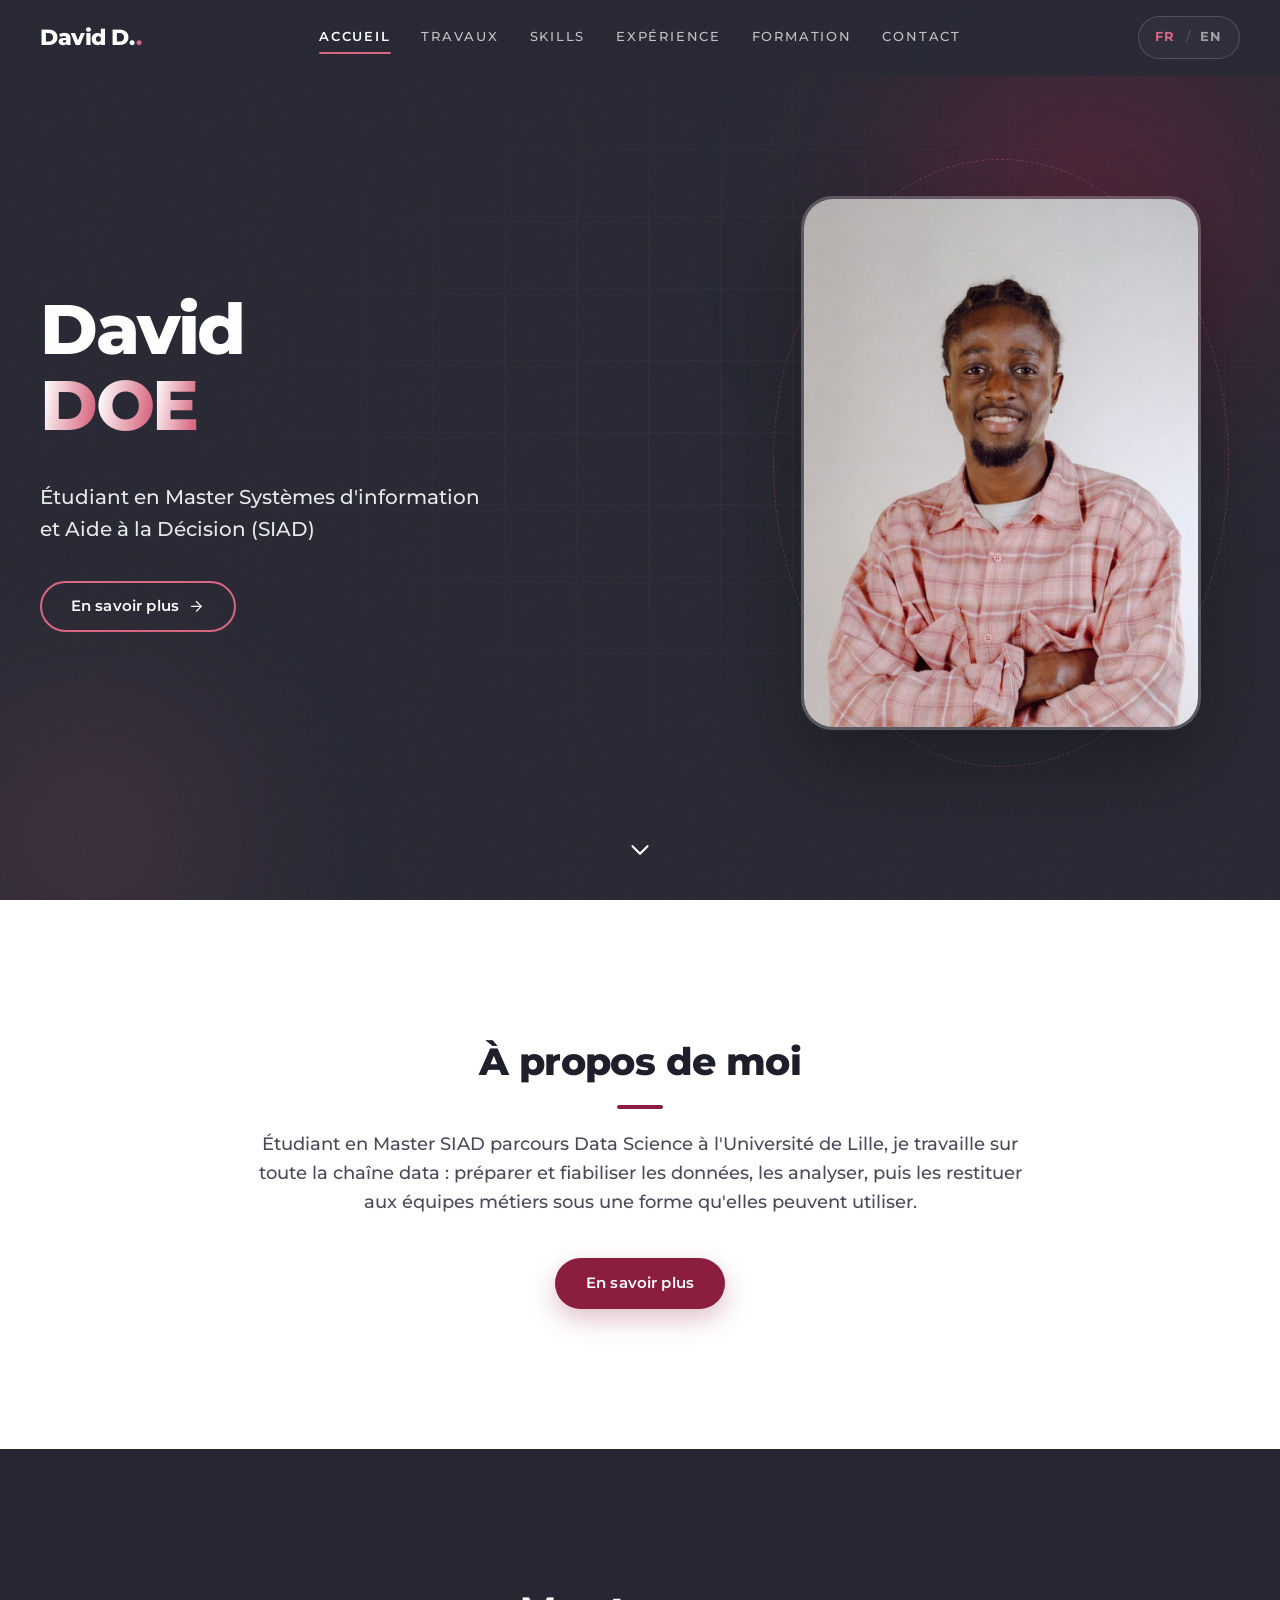
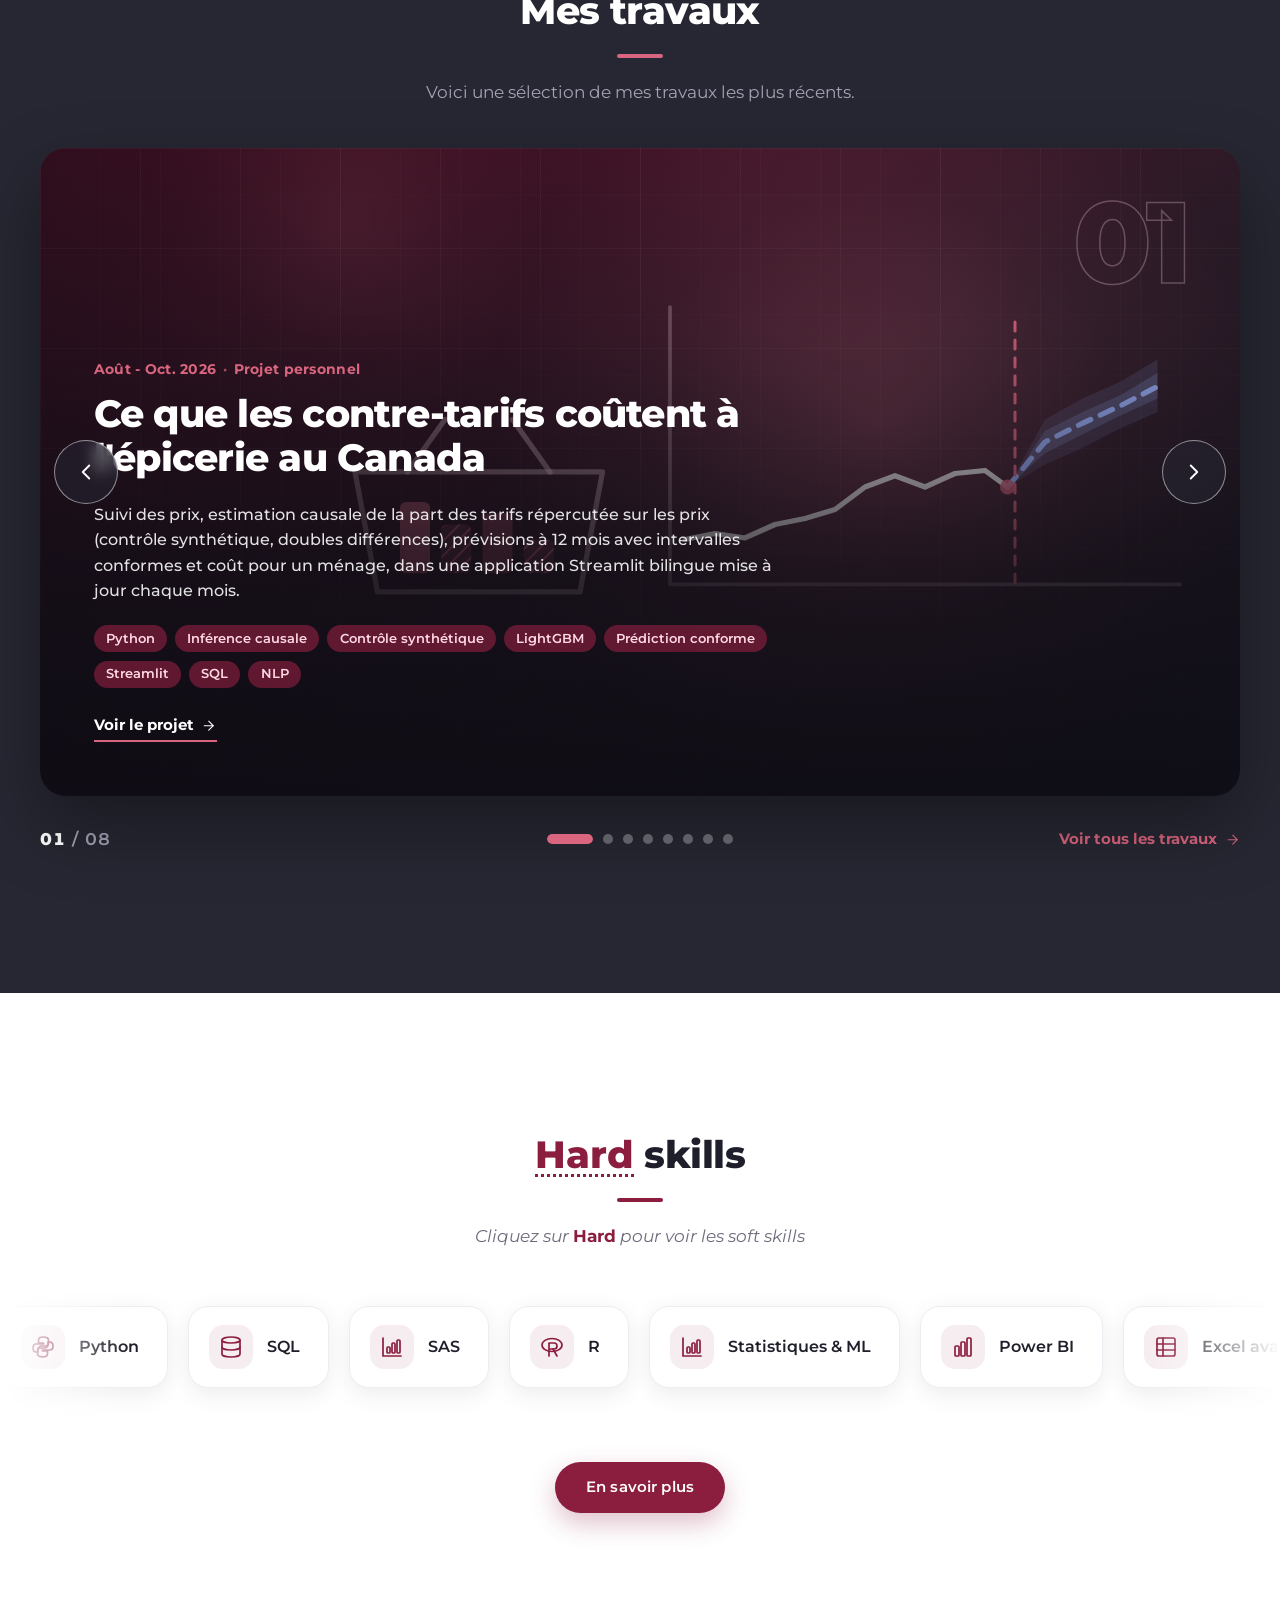
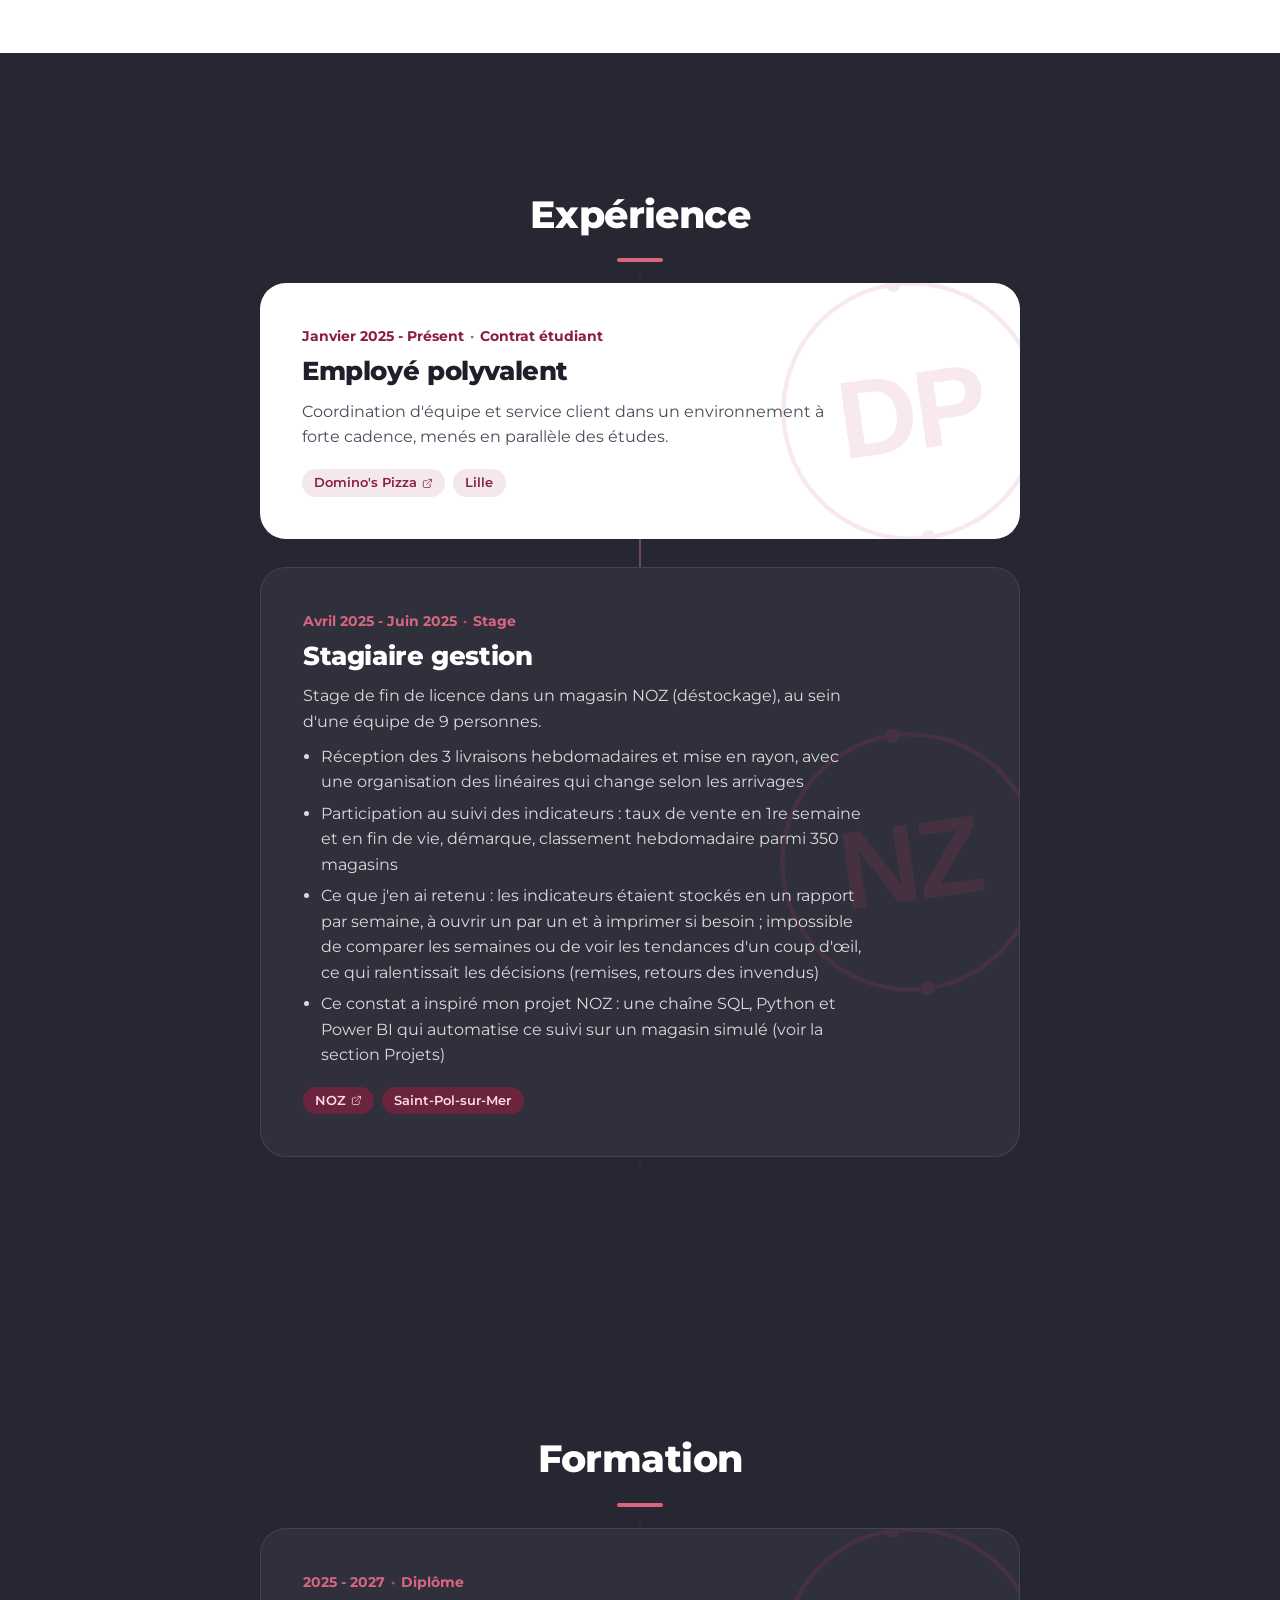
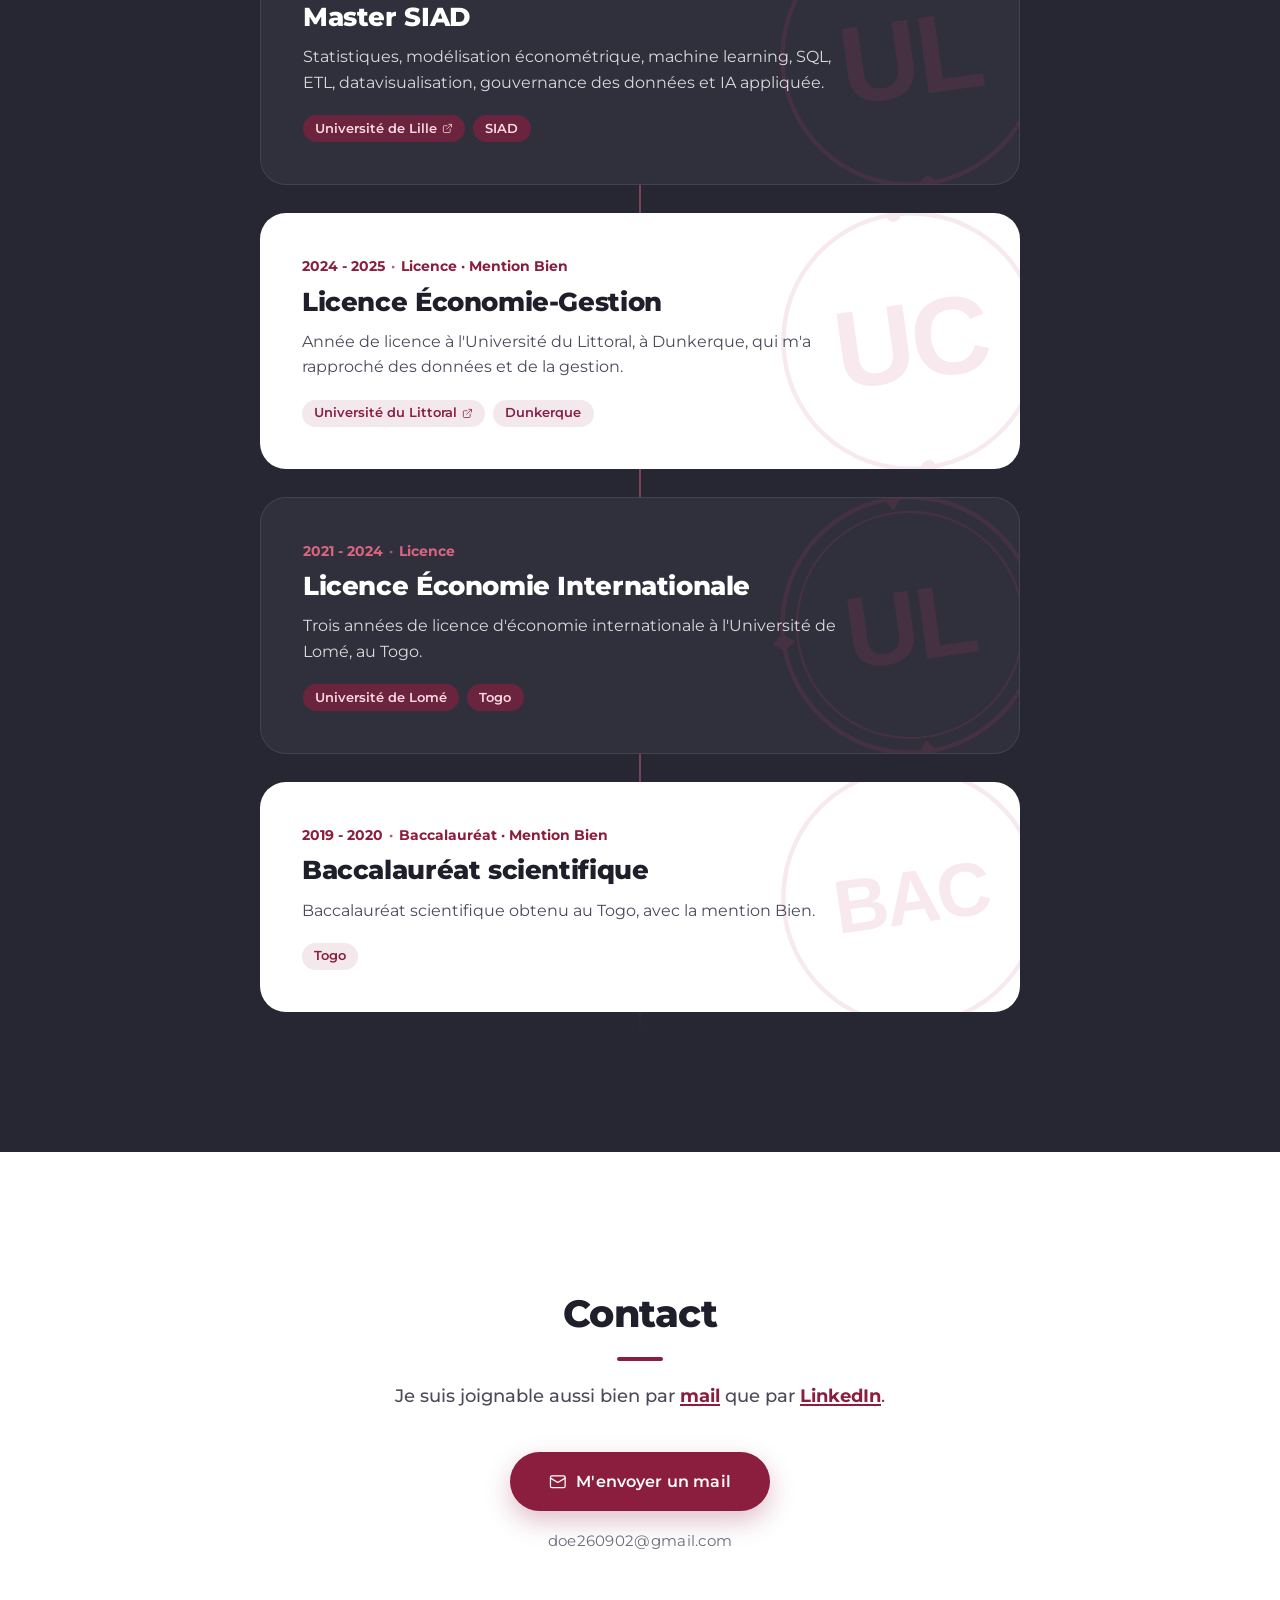
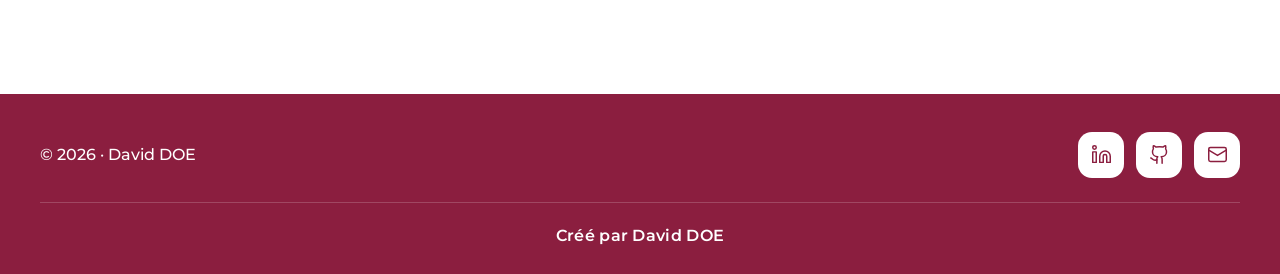
==== index.html @ 343b8aeb "Portfolio de David DOE" ====
<!DOCTYPE html>
<html lang="fr">
<head>
  <meta charset="utf-8">
  <meta name="viewport" content="width=device-width, initial-scale=1">
  <title>David DOE · Portfolio data</title>
  <meta name="description" content="Portfolio de David DOE, étudiant en Master SIAD à l&#39;Université de Lille : data analysis, BI et machine learning.">
  <meta name="theme-color" content="#272733">
  <meta property="og:type" content="website">
  <meta property="og:site_name" content="David DOE · Portfolio">
  <meta property="og:title" content="David DOE · Portfolio data">
  <meta property="og:description" content="Portfolio de David DOE, étudiant en Master SIAD à l&#39;Université de Lille : data analysis, BI et machine learning.">
  <meta property="og:locale" content="fr_FR">
  <meta property="og:url" content="https://david-doe.github.io/">
  <meta name="twitter:card" content="summary">
  <link rel="icon" href="favicon.svg" type="image/svg+xml">
  <link rel="preconnect" href="https://fonts.googleapis.com">
  <link rel="preconnect" href="https://fonts.gstatic.com" crossorigin>
  <link rel="stylesheet" href="https://fonts.googleapis.com/css2?family=Montserrat:ital,wght@0,400;0,500;0,600;0,700;0,800;1,400;1,500&display=swap">
  <link rel="stylesheet" href="css/styles.css?v=4">
</head>
<body data-page="home">
  <a class="skip-link" href="#main">Aller au contenu</a>
  <header id="site-header"></header>
  <main id="main">
    <section id="accueil" class="hero"></section>
    <section id="apropos" class="section section--light"></section>
    <section id="travaux" class="section section--dark section--works"></section>
    <section id="skills" class="section section--light"></section>
    <section id="experience" class="section section--dark"></section>
    <section id="formation" class="section section--dark"></section>
    <section id="contact" class="section section--light"></section>
  </main>
  <footer id="site-footer"></footer>
  <noscript><p style="padding:120px 24px;text-align:center">Ce site a besoin de JavaScript pour s'afficher. / This site needs JavaScript.</p></noscript>

  <!-- Contenu éditable, puis rendu et comportements -->
  <script src="data/content.js?v=4"></script>
  <script src="data/content.en.js?v=4"></script>
  <script src="js/render.js?v=4"></script>
  <script src="js/main.js?v=4"></script>
</body>
</html>
---- css/styles.css ----
/* ==========================================================================
   css/styles.css — portfolio sombre, accent rouge bordeaux
   --------------------------------------------------------------------------
   1. Design tokens        6. Accueil (hero, sections)   11. Page projet
   2. Base                 7. Carrousel des travaux      12. Graphiques
   3. Utilitaires          8. Skills                     13. Animations
   4. Composants           9. Expérience / formation     14. Responsive
   5. Navbar & footer     10. Pages Travaux / Skills     15. Mouvement réduit
   ========================================================================== */

/* 1. Design tokens --------------------------------------------------------- */
:root {
  --bg: #272733;             /* fond sombre principal, navbar, hero */
  --bg-soft: #30303d;        /* cartes sur fond sombre */
  --bg-deep: #1d1d27;        /* profondeur des dégradés */
  --white: #ffffff;
  --ink: #1f1f2b;            /* texte sur sections blanches */
  --muted: #6b6b7b;
  --muted-dark: #a3a3b5;     /* texte secondaire sur fond sombre */
  --line: rgba(255, 255, 255, .09);

  --accent: #8b1e3f;         /* bordeaux : boutons pleins, footer, cartes de compétences */
  --accent-hover: #6f1631;
  --accent-bright: #d9657f;  /* bordeaux éclairci : texte, barre de progression, bordures sur fond sombre */
  --accent-card: #7d1d3c;    /* cartes pleines de la page Compétences */
  --pill-bg: rgba(139, 30, 63, .65);
  --pill-text: #ffd9e2;

  --radius: 16px;
  --radius-lg: 26px;
  --shadow: 0 6px 24px rgba(0, 0, 0, .08);
  --shadow-lift: 0 18px 44px rgba(0, 0, 0, .18);

  --nav-h: 76px;
  --container: 1200px;
  --gutter: clamp(20px, 4vw, 40px);
  --ease: cubic-bezier(.22, .8, .2, 1);
  --font: "Montserrat", system-ui, -apple-system, "Segoe UI", sans-serif;
}

/* 2. Base ------------------------------------------------------------------ */
*, *::before, *::after { box-sizing: border-box; }
[hidden] { display: none !important; }

html {
  scroll-behavior: smooth;
  -webkit-text-size-adjust: 100%;
  background: var(--bg);
}
html.is-locked { overflow: hidden; }

body {
  margin: 0;
  font-family: var(--font);
  font-weight: 400;
  line-height: 1.6;
  color: var(--white);
  background: var(--bg);
  overflow-x: hidden;
  -webkit-font-smoothing: antialiased;
  text-rendering: optimizeLegibility;
}

/* Léger grain sur tout le site, pour la profondeur */
body::after {
  content: "";
  position: fixed;
  inset: 0;
  z-index: 200;
  pointer-events: none;
  opacity: .045;
  background-image: url("data:image/svg+xml,%3Csvg xmlns='http://www.w3.org/2000/svg' width='160' height='160'%3E%3Cfilter id='n'%3E%3CfeTurbulence type='fractalNoise' baseFrequency='.9' numOctaves='2' stitchTiles='stitch'/%3E%3C/filter%3E%3Crect width='100%25' height='100%25' filter='url(%23n)'/%3E%3C/svg%3E");
}

img, svg { display: block; max-width: 100%; }
img { height: auto; }
a { color: inherit; text-decoration: none; }
button { font: inherit; color: inherit; background: none; border: 0; padding: 0; cursor: pointer; }
h1, h2, h3, p, ul, ol, dl, dd, figure { margin: 0; }
ul, ol { padding: 0; }
h1, h2, h3 { line-height: 1.15; font-weight: 800; letter-spacing: -.015em; }
::selection { background: var(--accent-bright); color: var(--white); }

:focus-visible {
  outline: 3px solid var(--accent-bright);
  outline-offset: 3px;
  border-radius: 6px;
}
section[id], h2[id] { scroll-margin-top: calc(var(--nav-h) + 16px); }

main { transition: opacity .2s ease; }
body.is-switching main,
body.is-switching #site-footer { opacity: 0; }

.skip-link {
  position: fixed;
  top: 10px;
  left: 10px;
  z-index: 300;
  padding: .7em 1.2em;
  border-radius: 999px;
  background: var(--accent-bright);
  color: var(--ink);
  font-weight: 700;
  transform: translateY(-150%);
  transition: transform .2s;
}
.skip-link:focus { transform: none; }

/* 3. Utilitaires ----------------------------------------------------------- */
.container {
  width: 100%;
  max-width: calc(var(--container) + var(--gutter) * 2);
  margin-inline: auto;
  padding-inline: var(--gutter);
}
.container--narrow { max-width: calc(820px + var(--gutter) * 2); }
.center { text-align: center; }

.section { position: relative; padding-block: clamp(84px, 11vw, 140px); }
.section--light { background: var(--white); color: var(--ink); }
.section--dark { background: var(--bg); color: var(--white); }

.section-title {
  font-size: clamp(1.9rem, 3.4vw, 2.4rem);
  margin-bottom: .55em;
}
.section-title::after {
  content: "";
  display: block;
  width: 46px;
  height: 4px;
  margin: .55em auto 0;
  border-radius: 4px;
  background: var(--accent);
}
.section--dark .section-title::after,
.section-title--light::after { background: var(--accent-bright); }

.section-sub {
  max-width: 60ch;
  margin: 0 auto 2.6rem;
  color: var(--muted-dark);
  font-size: 1.05rem;
}
.section--light .section-sub { color: var(--muted); }
.section-sub--italic { font-style: italic; }
.section-sub strong { color: var(--accent); font-style: normal; }

.lead {
  max-width: 64ch;
  margin: 0 auto 2.2rem;
  font-size: clamp(1.02rem, 1.4vw, 1.15rem);
  font-weight: 500;
  color: #4a4a5a;
}
.text-link {
  color: var(--accent);
  font-weight: 700;
  background: linear-gradient(currentColor, currentColor) 0 100% / 100% 2px no-repeat;
  transition: background-size .25s var(--ease), color .2s;
}
.text-link:hover { color: var(--accent-hover); background-size: 100% 40%; background-color: transparent; }

.eyebrow {
  margin-bottom: 1.1rem;
  font-size: .74rem;
  font-weight: 700;
  letter-spacing: .2em;
  text-transform: uppercase;
  color: var(--muted-dark);
}

.icon { width: 1.25em; height: 1.25em; flex: none; }

/* 4. Composants ------------------------------------------------------------ */

/* Boutons */
.btn {
  display: inline-flex;
  align-items: center;
  justify-content: center;
  gap: .6em;
  padding: .95em 1.9em;
  border-radius: 999px;
  border: 2px solid transparent;
  font-size: .95rem;
  font-weight: 600;
  letter-spacing: .01em;
  line-height: 1.2;
  transition: background-color .2s, border-color .2s, color .2s, transform .2s var(--ease), box-shadow .2s;
}
.btn .icon { width: 1.1em; height: 1.1em; transition: transform .2s var(--ease); }
.btn:hover .icon:last-child { transform: translateX(3px); }
.btn:hover .icon:first-child:not(:last-child) { transform: translateX(-3px); }
.btn--solid { background: var(--accent); color: var(--white); box-shadow: 0 10px 26px rgba(139, 30, 63, .28); }
.btn--solid:hover { background: var(--accent-hover); transform: translateY(-2px); box-shadow: 0 14px 30px rgba(139, 30, 63, .36); }
.btn--outline { border-color: var(--accent-bright); color: var(--white); }
.btn--outline:hover { background: var(--accent-hover); border-color: var(--accent-hover); transform: translateY(-2px); }
.btn--lg { padding: 1.1em 2.3em; font-size: 1rem; }

/* Pastilles */
.pills { display: flex; flex-wrap: wrap; gap: .5rem; list-style: none; }
.pill {
  display: inline-flex;
  align-items: center;
  gap: .4em;
  padding: .36em .95em;
  border-radius: 999px;
  background: var(--pill-bg);
  color: var(--pill-text);
  font-size: .8rem;
  font-weight: 600;
  line-height: 1.4;
  white-space: nowrap;
}
.pill--link { transition: background-color .2s, color .2s, transform .2s; }
.pill--link:hover { background: var(--accent-bright); color: var(--white); transform: translateY(-1px); }
.pill__ext { width: .85em; height: .85em; }
.pill--outline { background: transparent; border: 1.5px solid rgba(217, 101, 127, .55); color: var(--accent-bright); }

/* Filtres */
.filters { display: flex; flex-wrap: wrap; justify-content: center; gap: .6rem; margin-bottom: 1.4rem; }
.filter {
  padding: .6em 1.3em;
  border-radius: 999px;
  border: 1.5px solid rgba(255, 255, 255, .22);
  color: rgba(255, 255, 255, .86);
  font-size: .88rem;
  font-weight: 600;
  transition: background-color .2s, border-color .2s, color .2s, transform .2s;
}
.filter:hover { border-color: var(--accent-bright); color: var(--white); transform: translateY(-1px); }
.filter[aria-pressed="true"] { background: var(--accent-bright); border-color: var(--accent-bright); color: var(--ink); }

/* Modale */
.modal {
  position: fixed;
  inset: 0;
  z-index: 150;
  display: grid;
  place-items: center;
  padding: 16px;
  opacity: 0;
  transition: opacity .25s ease;
}
.modal.is-open { opacity: 1; }
.modal__overlay {
  position: absolute;
  inset: 0;
  background: rgba(12, 12, 20, .62);
  -webkit-backdrop-filter: blur(10px);
  backdrop-filter: blur(10px);
}
.modal__box {
  position: relative;
  display: flex;
  flex-direction: column;
  width: min(720px, 100%);
  max-height: min(86vh, 860px);
  padding: clamp(28px, 4vw, 44px);
  border-radius: var(--radius-lg);
  background: var(--bg);
  border: 1px solid var(--line);
  box-shadow: 0 40px 90px rgba(0, 0, 0, .5);
  transform: translateY(18px) scale(.97);
  transition: transform .35s var(--ease);
}
.modal.is-open .modal__box { transform: none; }
.modal__x {
  position: absolute;
  top: 16px;
  right: 16px;
  display: grid;
  place-items: center;
  width: 42px;
  height: 42px;
  border-radius: 50%;
  color: var(--muted-dark);
  transition: background-color .2s, color .2s, transform .2s;
}
.modal__x:hover { background: var(--bg-soft); color: var(--white); transform: rotate(90deg); }
.modal__title { font-size: clamp(1.5rem, 3vw, 2rem); margin: 0 48px 1.2rem 0; }
.modal__title::after { content: ""; display: block; width: 40px; height: 4px; margin-top: .6em; border-radius: 4px; background: var(--accent-bright); }
.modal__body { overflow-y: auto; padding-right: 8px; overscroll-behavior: contain; }
.modal__body p { color: rgba(255, 255, 255, .84); margin-bottom: 1.1em; line-height: 1.75; }
.modal__body p:first-child::first-letter { float: left; font-size: 3.3em; line-height: .9; font-weight: 800; margin: .06em .12em 0 0; color: var(--accent-bright); }
.modal__foot { padding-top: 1.4rem; margin-top: .4rem; border-top: 1px solid var(--line); display: flex; justify-content: flex-end; }

/* Barre de défilement discrète */
.modal__body::-webkit-scrollbar, .table-scroll::-webkit-scrollbar { width: 6px; height: 6px; }
.modal__body::-webkit-scrollbar-thumb, .table-scroll::-webkit-scrollbar-thumb { background: rgba(255, 255, 255, .18); border-radius: 6px; }

/* 5. Navbar & footer -------------------------------------------------------- */
#site-header {
  position: fixed;
  inset: 0 0 auto;
  z-index: 100;
  height: var(--nav-h);
  background: rgba(39, 39, 51, .94);
  -webkit-backdrop-filter: blur(14px) saturate(1.2);
  backdrop-filter: blur(14px) saturate(1.2);
  border-bottom: 1px solid transparent;
  transition: border-color .3s, box-shadow .3s;
}
#site-header.is-scrolled { border-bottom-color: var(--line); box-shadow: 0 10px 30px rgba(0, 0, 0, .18); }

.nav {
  height: 100%;
  display: grid;
  grid-template-columns: 1fr auto 1fr;
  align-items: center;
  gap: 24px;
}
.nav__logo { font-size: 1.35rem; font-weight: 800; letter-spacing: -.02em; justify-self: start; }
.nav__logo::after { content: "."; color: var(--accent-bright); margin-left: 1px; }
.nav__links { display: flex; gap: clamp(14px, 2.4vw, 38px); list-style: none; }
.nav__link {
  position: relative;
  display: block;
  padding: .5em 0;
  font-size: .8rem;
  font-weight: 500;
  letter-spacing: .14em;
  text-transform: uppercase;
  color: rgba(255, 255, 255, .72);
  transition: color .2s;
}
.nav__link::after {
  content: "";
  position: absolute;
  left: 0;
  right: 0;
  bottom: 0;
  height: 2px;
  border-radius: 2px;
  background: var(--accent-bright);
  transform: scaleX(0);
  transition: transform .3s var(--ease);
}
.nav__link:hover, .nav__link.is-active { color: var(--white); }
.nav__link.is-active { font-weight: 600; }
.nav__link:hover::after, .nav__link.is-active::after { transform: scaleX(1); }

.nav__end { justify-self: end; display: flex; align-items: center; gap: 12px; }
.lang {
  display: inline-flex;
  align-items: center;
  gap: 2px;
  padding: 4px 8px;
  border-radius: 999px;
  border: 1px solid rgba(255, 255, 255, .16);
  background: rgba(255, 255, 255, .03);
}
.lang__btn {
  min-width: 36px;
  padding: 6px 8px;
  border-radius: 999px;
  font-size: .8rem;
  font-weight: 700;
  letter-spacing: .12em;
  color: rgba(255, 255, 255, .55);
  transition: color .2s, background-color .2s;
}
.lang__btn:hover { color: var(--white); }
.lang__btn.is-active { color: var(--accent-bright); }
.lang__sep { color: rgba(255, 255, 255, .25); font-size: .8rem; }

.nav__burger { display: none; width: 44px; height: 44px; place-items: center; border-radius: 12px; }
.nav__burger .icon { width: 26px; height: 26px; }
.nav__burger .icon--close { display: none; }

.progress { position: absolute; left: 0; right: 0; top: 100%; height: 4px; pointer-events: none; }
.progress__bar {
  display: block;
  height: 100%;
  background: linear-gradient(90deg, var(--accent), var(--accent-bright));
  transform: scaleX(0);
  transform-origin: 0 50%;
  box-shadow: 0 0 12px rgba(217, 101, 127, .6);
}

#site-footer { background: var(--accent); color: var(--white); padding: 38px 0 26px; transition: opacity .2s; }
.footer__top { display: flex; align-items: center; justify-content: space-between; gap: 20px; flex-wrap: wrap; }
.footer__top p { font-weight: 500; }
.footer__socials { display: flex; gap: 12px; }
.social {
  display: grid;
  place-items: center;
  width: 46px;
  height: 46px;
  border-radius: 14px;
  background: var(--white);
  color: var(--accent);
  transition: transform .2s var(--ease), box-shadow .2s, background-color .2s;
}
.social .icon { width: 21px; height: 21px; }
.social:hover { transform: translateY(-3px); box-shadow: 0 10px 22px rgba(0, 0, 0, .2); background: var(--pill-text); }
.social:focus-visible { outline-color: var(--white); }
.footer__credit {
  margin: 24px var(--gutter) 0;
  padding-top: 20px;
  border-top: 1px solid rgba(255, 255, 255, .18);
  text-align: center;
  font-weight: 600;
  letter-spacing: .02em;
}

/* 6. Accueil ---------------------------------------------------------------- */
.hero {
  position: relative;
  min-height: 100vh;
  min-height: 100svh;
  display: flex;
  align-items: center;
  padding: calc(var(--nav-h) + 40px) 0 90px;
  overflow: hidden;
  isolation: isolate;
}
.hero__bg { position: absolute; inset: 0; z-index: -1; pointer-events: none; }
.hero__glow { position: absolute; border-radius: 50%; filter: blur(80px); }
.hero__glow--1 { width: 46vw; height: 46vw; right: -8vw; top: -6vw; background: radial-gradient(circle, rgba(139, 30, 63, .55), transparent 65%); animation: drift 22s ease-in-out infinite alternate; }
.hero__glow--2 { width: 34vw; height: 34vw; left: -10vw; bottom: -12vw; background: radial-gradient(circle, rgba(217, 101, 127, .2), transparent 65%); animation: drift 26s ease-in-out infinite alternate-reverse; }
.hero__lines {
  position: absolute;
  inset: 0;
  background-image: linear-gradient(rgba(255, 255, 255, .035) 1px, transparent 1px), linear-gradient(90deg, rgba(255, 255, 255, .035) 1px, transparent 1px);
  background-size: 72px 72px;
  -webkit-mask-image: radial-gradient(ellipse 70% 60% at 65% 45%, #000 20%, transparent 75%);
  mask-image: radial-gradient(ellipse 70% 60% at 65% 45%, #000 20%, transparent 75%);
}
.hero__inner { display: grid; grid-template-columns: 1.15fr .85fr; align-items: center; gap: clamp(32px, 6vw, 90px); }
.hero__name {
  display: flex;
  flex-direction: column;
  font-size: clamp(2.6rem, 6vw, 4.4rem);
  font-weight: 800;
  line-height: 1.02;
  letter-spacing: -.035em;
  margin-bottom: .5em;
}
.hero__line { display: block; overflow: hidden; padding-bottom: .06em; }
.hero__line--accent .char {
  background: linear-gradient(100deg, var(--white) 10%, var(--accent-bright) 90%);
  -webkit-background-clip: text;
  background-clip: text;
  color: transparent;
}
.char {
  display: inline-block;
  opacity: 0;
  transform: translateY(70%) rotate(6deg);
  animation: rise .9s var(--ease) forwards;
  animation-delay: calc(var(--i) * 55ms + 120ms);
}
.hero__tagline {
  max-width: 34ch;
  margin-bottom: 2.2rem;
  font-size: clamp(1.05rem, 1.6vw, 1.25rem);
  font-weight: 500;
  color: rgba(255, 255, 255, .9);
  opacity: 0;
  animation: fadeUp .9s var(--ease) .65s forwards;
}
.hero__cta { opacity: 0; animation: fadeUp .9s var(--ease) .8s forwards; }

.hero__visual { position: relative; justify-self: center; width: min(400px, 74vw); aspect-ratio: 3 / 4; opacity: 0; animation: fadeIn 1.2s ease .3s forwards; }
.blob {
  position: absolute;
  inset: 0;
  overflow: hidden;
  border: 3px solid rgba(255, 255, 255, .22);
  border-radius: 42% 58% 63% 37% / 41% 44% 56% 59%;
  box-shadow: 0 30px 80px rgba(0, 0, 0, .35), inset 0 0 0 10px rgba(255, 255, 255, .03);
  animation: morph 18s ease-in-out infinite;
}
.blob img { width: 100%; height: 100%; object-fit: cover; object-position: center top; }
/* Photo en portrait : coins arrondis fixes pour garder toute la photo visible */
.hero__visual .blob { border-radius: 32px; animation: none; }
.hero__orbit {
  position: absolute;
  inset: -7%;
  border: 1.5px dashed rgba(217, 101, 127, .35);
  border-radius: 50%;
  animation: spin 40s linear infinite;
}
.hero__orbit::after {
  content: "";
  position: absolute;
  top: 12%;
  left: 12%;
  width: 14px;
  height: 14px;
  border-radius: 50%;
  background: var(--accent-bright);
  box-shadow: 0 0 0 6px rgba(217, 101, 127, .18), 0 0 24px var(--accent-bright);
}
.hero__scroll {
  position: absolute;
  left: 50%;
  bottom: 26px;
  display: grid;
  place-items: center;
  width: 48px;
  height: 48px;
  margin-left: -24px;
  border-radius: 50%;
  color: var(--white);
  animation: bounce 2.4s ease-in-out infinite;
}
.hero__scroll .icon { width: 30px; height: 30px; }
.hero__scroll:hover { color: var(--accent-bright); }

/* À propos, contact */
#apropos .btn, #contact .btn { margin-top: .4rem; }
.contact__email { margin-top: 1.2rem; color: var(--muted); font-size: .92rem; letter-spacing: .02em; }

/* 7. Carrousel des travaux -------------------------------------------------- */
.section--works { overflow: hidden; overflow: clip; }
.carousel { position: relative; outline: none; }
.carousel:focus-visible .carousel__viewport { outline: 3px solid var(--accent-bright); outline-offset: 6px; border-radius: var(--radius-lg); }
.carousel__viewport { touch-action: pan-y; user-select: none; -webkit-user-select: none; }
.carousel.is-dragging .carousel__viewport { cursor: grabbing; }
.carousel__track {
  position: relative;
  display: flex;
  gap: 28px;
  transition: transform .8s var(--ease);
  will-change: transform;
}

.pcard {
  position: relative;
  isolation: isolate;
  display: flex;
  flex-direction: column;
  justify-content: flex-end;
  overflow: hidden;
  border-radius: var(--radius-lg);
  background: var(--bg-soft);
  color: var(--white);
  transition: transform .3s var(--ease), box-shadow .3s;
}
.pcard__media, .pcard__shade, .pcard__grid, .pcard__num { position: absolute; z-index: -1; }
.pcard__media, .pcard__shade, .pcard__grid { inset: 0; }
.pcard__media img { width: 100%; height: 100%; object-fit: cover; pointer-events: none; transform: scale(1.06); transition: transform 1.2s var(--ease); }
.pcard__media--empty { background: linear-gradient(135deg, #5a1029, var(--bg-deep)); }
.pcard__shade {
  background:
    linear-gradient(to top, rgba(14, 12, 20, .94) 0%, rgba(14, 12, 20, .7) 34%, rgba(14, 12, 20, .15) 72%, rgba(14, 12, 20, 0) 100%),
    linear-gradient(to right, rgba(14, 12, 20, .55), rgba(14, 12, 20, 0) 60%);
}
.pcard__grid {
  background-image: linear-gradient(rgba(255, 255, 255, .04) 1px, transparent 1px), linear-gradient(90deg, rgba(255, 255, 255, .04) 1px, transparent 1px);
  background-size: 100px 100px;
  -webkit-mask-image: linear-gradient(to bottom, #000, transparent 85%);
  mask-image: linear-gradient(to bottom, #000, transparent 85%);
}
.pcard__num {
  top: clamp(18px, 3vw, 36px);
  right: clamp(22px, 4vw, 52px);
  font-size: clamp(3.5rem, 9vw, 7.5rem);
  font-weight: 800;
  line-height: 1;
  letter-spacing: -.04em;
  color: transparent;
  -webkit-text-stroke: 1.5px rgba(255, 217, 226, .28);
}
.pcard__body { padding: clamp(24px, 4.2vw, 56px); max-width: 860px; }
.pcard__meta { margin-bottom: .7rem; font-size: .9rem; font-weight: 700; letter-spacing: .02em; color: var(--accent-bright); }
.pcard__meta .sep { opacity: .7; margin: 0 .15em; }
.pcard__title { font-size: clamp(1.5rem, 3vw, 2.5rem); font-weight: 800; letter-spacing: -.02em; margin-bottom: .55em; transition: color .25s; }
.pcard__link::after { content: ""; position: absolute; inset: 0; z-index: 1; border-radius: inherit; }
.pcard:hover .pcard__title, .pcard:focus-within .pcard__title { color: var(--accent-bright); }
.pcard__desc { max-width: 62ch; margin-bottom: 1.3rem; color: rgba(255, 255, 255, .88); font-weight: 500; }
.pcard .pills { margin-bottom: 1.5rem; }
.pcard__cta {
  display: inline-flex;
  align-items: center;
  gap: .5em;
  font-size: .92rem;
  font-weight: 700;
  color: var(--white);
  border-bottom: 2px solid var(--accent-bright);
  padding-bottom: .2em;
}
.pcard__cta .icon { width: 1.05em; height: 1.05em; transition: transform .25s var(--ease); }
.pcard:hover .pcard__cta .icon { transform: translateX(5px); }

/* Diapositive du carrousel */
.pcard--slide {
  flex: 0 0 100%;
  min-height: clamp(500px, 72vh, 660px);
  box-shadow: 0 30px 70px rgba(0, 0, 0, .35);
  transform: scale(.94);
  opacity: .32;
  filter: saturate(.6);
  transition: transform .8s var(--ease), opacity .8s var(--ease), filter .8s;
  cursor: pointer;
}
.pcard--slide.is-active { transform: none; opacity: 1; filter: none; }
.pcard--slide.is-active .pcard__media img { transform: scale(1); transition-duration: 7s; }
.pcard--slide .pcard__body > * { opacity: 0; transform: translateY(18px); transition: opacity .6s var(--ease), transform .6s var(--ease); }
.pcard--slide.is-active .pcard__body > * { opacity: 1; transform: none; }
.pcard--slide.is-active .pcard__body > :nth-child(1) { transition-delay: .25s; }
.pcard--slide.is-active .pcard__body > :nth-child(2) { transition-delay: .33s; }
.pcard--slide.is-active .pcard__body > :nth-child(3) { transition-delay: .41s; }
.pcard--slide.is-active .pcard__body > :nth-child(4) { transition-delay: .49s; }
.pcard--slide.is-active .pcard__body > :nth-child(5) { transition-delay: .57s; }
.pcard--slide:not(.is-active) .pcard__link::after { z-index: 2; }

.carousel__arrow {
  position: absolute;
  top: calc(clamp(500px, 72vh, 660px) / 2);
  z-index: 5;
  display: grid;
  place-items: center;
  width: 64px;
  height: 64px;
  margin-top: -32px;
  border-radius: 50%;
  border: 1.5px solid rgba(255, 255, 255, .5);
  background: rgba(39, 39, 51, .55);
  -webkit-backdrop-filter: blur(8px);
  backdrop-filter: blur(8px);
  color: var(--white);
  transition: background-color .2s, border-color .2s, transform .2s var(--ease);
}
.carousel__arrow .icon { width: 26px; height: 26px; }
.carousel__arrow--prev { left: -32px; }
.carousel__arrow--next { right: -32px; }
.carousel__arrow:hover { background: var(--accent); border-color: var(--accent); transform: scale(1.06); }

.carousel__footer {
  display: grid;
  grid-template-columns: 1fr auto 1fr;
  align-items: center;
  gap: 20px;
  margin-top: 30px;
}
.carousel__count { font-weight: 800; font-size: 1.05rem; letter-spacing: .06em; font-variant-numeric: tabular-nums; }
.carousel__total { color: var(--muted-dark); font-weight: 600; }
.carousel__dots { display: flex; gap: 10px; }
.carousel__dot {
  position: relative;
  width: 10px;
  height: 10px;
  border-radius: 999px;
  background: rgba(255, 255, 255, .28);
  overflow: hidden;
  transition: width .4s var(--ease), background-color .3s;
}
.carousel__dot::before { content: ""; position: absolute; inset: -10px; }
.carousel__dot:hover { background: rgba(255, 255, 255, .5); }
.carousel__dot.is-active { width: 46px; background: rgba(217, 101, 127, .3); }
.carousel__dot span { position: absolute; inset: 0; border-radius: inherit; background: var(--accent-bright); transform: scaleX(0); transform-origin: left; }
.carousel__dot.is-active span { animation: fill 6s linear forwards; }
.carousel.is-paused .carousel__dot span,
.carousel.is-offscreen .carousel__dot span,
.carousel.is-dragging .carousel__dot span { animation-play-state: paused; }
.carousel__all { justify-self: end; display: inline-flex; align-items: center; gap: .5em; font-weight: 700; font-size: .92rem; color: var(--accent-bright); }
.carousel__all .icon { width: 1.05em; height: 1.05em; transition: transform .2s var(--ease); }
.carousel__all:hover .icon { transform: translateX(4px); }

/* 8. Skills ----------------------------------------------------------------- */
.skills__word {
  color: var(--accent);
  text-decoration: underline dotted 3px;
  text-underline-offset: .16em;
  transition: color .2s, text-decoration-color .2s;
}
button.skills__word:hover { color: var(--accent-hover); text-decoration-style: solid; }
.skills__word--static { text-decoration: none; }
#skills .section-title,
#skills .skills__hint,
#skills .skills__views { transition: opacity .24s ease, transform .24s ease; }
#skills.is-fading .section-title,
#skills.is-fading .skills__hint,
#skills.is-fading .skills__views { opacity: 0; transform: translateY(6px); }
#skills[data-view="hard"] .skills__view--soft,
#skills[data-view="soft"] .skills__view--hard { display: none; }
.skills__views { margin-bottom: 3rem; }

.marquee {
  display: flex;
  overflow: hidden;
  padding-block: 14px 26px;
  -webkit-mask-image: linear-gradient(90deg, transparent, #000 10%, #000 90%, transparent);
  mask-image: linear-gradient(90deg, transparent, #000 10%, #000 90%, transparent);
}
.marquee__track {
  display: flex;
  flex: none;
  gap: 20px;
  padding-right: 20px;
  list-style: none;
  animation: marquee 42s linear infinite;
}
.marquee:hover .marquee__track { animation-play-state: paused; }
.mcard {
  display: flex;
  align-items: center;
  gap: 14px;
  padding: 18px 28px 18px 20px;
  border-radius: 20px;
  background: var(--white);
  border: 1px solid #ececf2;
  box-shadow: var(--shadow);
  font-weight: 600;
  white-space: nowrap;
  transition: transform .25s var(--ease), box-shadow .25s;
}
.mcard:hover { transform: translateY(-4px); box-shadow: 0 14px 30px rgba(31, 31, 43, .12); }
.mcard__icon { display: grid; place-items: center; width: 44px; height: 44px; border-radius: 14px; background: rgba(139, 30, 63, .08); color: var(--accent); }
.mcard__icon .icon { width: 24px; height: 24px; }

.soft-grid { display: grid; grid-template-columns: repeat(3, 1fr); gap: 22px; max-width: 980px; margin-inline: auto; list-style: none; }
.scard {
  display: flex;
  align-items: center;
  gap: 16px;
  padding: 24px 26px;
  border-radius: 28px;
  background: var(--white);
  color: var(--ink);
  border: 1px solid #efeff4;
  box-shadow: var(--shadow);
  transition: transform .3s var(--ease), box-shadow .3s, opacity .8s var(--ease);
}
.scard:hover { transform: translateY(-4px); box-shadow: 0 16px 34px rgba(31, 31, 43, .12); }
.scard__icon { display: grid; place-items: center; width: 52px; height: 52px; border-radius: 50%; flex: none; background: rgba(139, 30, 63, .08); color: var(--accent); transition: background-color .25s, color .25s; }
.scard:hover .scard__icon { background: var(--accent); color: var(--white); }
.scard__icon .icon { width: 25px; height: 25px; }
.scard__label { font-weight: 600; }

/* 9. Expérience / formation -------------------------------------------------- */
.timeline { position: relative; max-width: calc(760px + var(--gutter) * 2); display: grid; gap: 28px; }
.timeline::before {
  content: "";
  position: absolute;
  top: -20px;
  bottom: -20px;
  left: 50%;
  width: 2px;
  margin-left: -1px;
  background: linear-gradient(to bottom, transparent, rgba(217, 101, 127, .45) 15%, rgba(217, 101, 127, .45) 85%, transparent);
}
.tcard {
  position: relative;
  isolation: isolate;
  overflow: hidden;
  padding: clamp(28px, 4vw, 42px);
  border-radius: var(--radius-lg);
  transition: transform .3s var(--ease), box-shadow .3s, opacity .8s var(--ease);
}
.tcard::before { content: ""; position: absolute; inset: 0; z-index: -1; opacity: 0; transition: opacity .3s; background: radial-gradient(420px circle at var(--mx, 50%) var(--my, 50%), rgba(217, 101, 127, .14), transparent 60%); }
.tcard:hover { transform: translateY(-4px); box-shadow: var(--shadow-lift); }
.tcard:hover::before { opacity: 1; }
.tcard--light { background: var(--white); color: var(--ink); }
.tcard--dark { background: var(--bg-soft); color: var(--white); border: 1px solid var(--line); }
.tcard__logo { position: absolute; z-index: -1; right: -36px; top: 50%; width: clamp(200px, 30vw, 290px); transform: translateY(-50%) rotate(-8deg); opacity: .11; pointer-events: none; }
.tcard--dark .tcard__logo { opacity: .16; }
.tcard__inner { position: relative; max-width: 560px; }
.tcard__meta { margin-bottom: .55rem; font-size: .88rem; font-weight: 700; color: var(--accent); }
.tcard--dark .tcard__meta { color: var(--accent-bright); }
.tcard__meta .sep { margin: 0 .15em; opacity: .7; }
.tcard__title { font-size: clamp(1.3rem, 2.2vw, 1.6rem); margin-bottom: .5em; }
.tcard__desc { margin-bottom: 1.2rem; color: #4a4a5a; }
.tcard--dark .tcard__desc { color: rgba(255, 255, 255, .82); }
.tcard__list { margin: -0.6rem 0 1.2rem; padding-left: 1.1rem; color: #4a4a5a; display: grid; gap: .35rem; }
.tcard--dark .tcard__list { color: rgba(255, 255, 255, .82); }
.tcard--light .pill { background: rgba(139, 30, 63, .1); color: var(--accent); }
.tcard--light .pill--link:hover { background: var(--accent); color: var(--white); }

/* 10. Pages Travaux / Compétences -------------------------------------------- */
.page-top, #works-page { padding-top: calc(var(--nav-h) + clamp(56px, 8vw, 96px)); }
#works-page { padding-bottom: clamp(80px, 10vw, 120px); min-height: 100vh; }
.page-head { margin-bottom: clamp(36px, 5vw, 56px); }
.page-title { font-size: clamp(2.2rem, 5vw, 3.4rem); margin-bottom: .45em; }
.page-title::after { content: ""; display: block; width: 52px; height: 4px; margin: .45em auto 0; border-radius: 4px; background: var(--accent-bright); }
.works__count { color: var(--muted-dark); font-size: .88rem; font-weight: 600; letter-spacing: .06em; text-transform: uppercase; }
.tech-filter {
  display: inline-flex;
  align-items: center;
  gap: 14px;
  margin: 0 auto 1.2rem;
  padding: 8px 8px 8px 18px;
  border-radius: 999px;
  background: rgba(217, 101, 127, .12);
  border: 1px solid rgba(217, 101, 127, .35);
  font-size: .9rem;
}
.tech-filter:not([hidden]) { display: inline-flex; }
.tech-filter strong { color: var(--accent-bright); }
.tech-filter__clear { display: inline-flex; align-items: center; gap: .4em; padding: .45em 1em; border-radius: 999px; background: var(--bg-soft); font-weight: 600; font-size: .82rem; transition: background-color .2s; }
.tech-filter__clear:hover { background: var(--accent); }
.tech-filter__clear .icon { width: 1em; height: 1em; }

.works-list { display: grid; gap: 30px; transition: opacity .2s ease, transform .2s ease; }
.works-list.is-filtering, .kgrid.is-filtering { opacity: 0; transform: translateY(10px); }
.works__empty { padding: 60px 0; color: var(--muted-dark); font-size: 1.05rem; }
.pcard--list { min-height: 480px; box-shadow: 0 20px 50px rgba(0, 0, 0, .25); }
.pcard--list:hover { transform: translateY(-4px); box-shadow: 0 28px 60px rgba(0, 0, 0, .35); }
.pcard--list:hover .pcard__media img { transform: scale(1.02); }
.pcard--list .pcard__grid { background-image: radial-gradient(520px circle at var(--mx, 70%) var(--my, 30%), rgba(217, 101, 127, .14), transparent 60%), linear-gradient(rgba(255, 255, 255, .04) 1px, transparent 1px), linear-gradient(90deg, rgba(255, 255, 255, .04) 1px, transparent 1px); background-size: auto, 100px 100px, 100px 100px; }
.pcard__stats { display: grid; grid-template-columns: repeat(3, minmax(0, 1fr)); gap: 18px; max-width: 680px; margin-bottom: 1.4rem; padding: 16px 0; border-block: 1px solid rgba(255, 255, 255, .12); }
.pcard__stats dt { font-size: clamp(1.25rem, 2.2vw, 1.6rem); font-weight: 800; color: var(--accent-bright); line-height: 1.15; }
.pcard__stats dd { font-size: .8rem; color: rgba(255, 255, 255, .75); line-height: 1.4; margin-top: .25em; }

.kgrid { display: grid; grid-template-columns: repeat(3, 1fr); gap: 24px; transition: opacity .2s ease, transform .2s ease; }
.kcard {
  position: relative;
  isolation: isolate;
  overflow: hidden;
  display: flex;
  flex-direction: column;
  align-items: flex-start;
  padding: 32px 30px 30px;
  border-radius: var(--radius-lg);
  background: var(--accent-card);
  color: var(--white);
  box-shadow: 0 18px 40px rgba(0, 0, 0, .22);
  transition: transform .3s var(--ease), box-shadow .3s, opacity .8s var(--ease);
}
.kcard::before { content: ""; position: absolute; inset: 0; z-index: -1; background: radial-gradient(380px circle at var(--mx, 80%) var(--my, 0%), rgba(255, 255, 255, .14), transparent 60%); }
.kcard:hover { transform: translateY(-4px); box-shadow: 0 26px 54px rgba(0, 0, 0, .3); }
.kcard__icon { display: grid; place-items: center; width: 58px; height: 58px; margin-bottom: 1.3rem; border-radius: 18px; background: rgba(255, 255, 255, .12); border: 1px solid rgba(255, 255, 255, .18); }
.kcard__icon .icon { width: 28px; height: 28px; }
.kcard__name { font-size: 1.3rem; font-weight: 700; margin-bottom: .5em; }
.kcard__desc { color: rgba(255, 255, 255, .84); font-size: .95rem; margin-bottom: 1.6rem; }
.kcard__btn {
  margin-top: auto;
  display: inline-flex;
  align-items: center;
  gap: .6em;
  padding: .7em 1.1em .7em 1.4em;
  border-radius: 999px;
  background: var(--white);
  color: var(--accent-card);
  font-size: .88rem;
  font-weight: 700;
  transition: transform .2s var(--ease), box-shadow .2s, background-color .2s;
}
.kcard__btn:hover { transform: translateY(-2px); box-shadow: 0 10px 22px rgba(0, 0, 0, .22); background: var(--pill-text); }
.kcard__n { display: grid; place-items: center; min-width: 24px; height: 24px; padding: 0 6px; border-radius: 999px; background: var(--accent-card); color: var(--white); font-size: .75rem; }

/* 11. Page projet ------------------------------------------------------------ */
#project-page { padding-bottom: clamp(70px, 9vw, 110px); min-height: 80vh; }
.phead { padding-top: calc(var(--nav-h) + clamp(40px, 6vw, 72px)); max-width: calc(980px + var(--gutter) * 2); margin-inline: 0 auto; margin-inline: auto; }
.crumbs { display: flex; flex-wrap: wrap; align-items: center; gap: .6em; margin-bottom: 1.6rem; font-size: .85rem; color: var(--muted-dark); }
.crumbs a { font-weight: 600; color: var(--white); transition: color .2s; }
.crumbs a:hover { color: var(--accent-bright); }
.crumbs [aria-current] { overflow: hidden; text-overflow: ellipsis; white-space: nowrap; max-width: 50ch; }
.phead__meta { margin: 1.1rem 0 .7rem; font-weight: 700; color: var(--accent-bright); }
.phead__meta .sep { margin: 0 .15em; opacity: .7; }
.phead__title { font-size: clamp(2rem, 4.6vw, 3.5rem); letter-spacing: -.03em; margin-bottom: .5em; }
.phead__summary { max-width: 62ch; margin-bottom: 1.5rem; font-size: clamp(1.05rem, 1.6vw, 1.22rem); font-weight: 500; color: rgba(255, 255, 255, .86); }
.phead__actions { margin-top: 1.4rem; display: flex; flex-wrap: wrap; gap: 12px; }
.phead__banner { position: relative; isolation: isolate; overflow: hidden; margin-top: clamp(32px, 5vw, 52px); border-radius: var(--radius-lg); aspect-ratio: 16 / 6.5; box-shadow: 0 30px 70px rgba(0, 0, 0, .35); }
.phead__banner img { width: 100%; height: 100%; object-fit: cover; }
.phead__banner .pcard__grid { position: absolute; inset: 0; z-index: 1; }

.psection { margin-top: clamp(44px, 6vw, 64px); }
.facts { display: grid; grid-template-columns: repeat(4, minmax(0, 1fr)); gap: 0; border: 1px solid var(--line); border-radius: var(--radius-lg); overflow: hidden; }
.facts > div { padding: 22px 24px; border-right: 1px solid var(--line); }
.facts > div:last-child { border-right: 0; }
.facts dt { margin-bottom: .45em; font-size: .7rem; font-weight: 700; letter-spacing: .16em; text-transform: uppercase; color: var(--muted-dark); }
.facts dd { font-weight: 600; font-size: .98rem; line-height: 1.45; }

.kpis { display: grid; grid-template-columns: repeat(4, minmax(0, 1fr)); gap: 18px; list-style: none; }
.kpi { position: relative; overflow: hidden; display: flex; flex-direction: column; gap: .5rem; padding: 26px 24px; border-radius: 20px; background: var(--bg-soft); border: 1px solid var(--line); transition: transform .3s var(--ease), border-color .3s, opacity .8s var(--ease); }
.kpi::after { content: ""; position: absolute; left: 24px; right: 24px; top: 0; height: 3px; border-radius: 0 0 3px 3px; background: linear-gradient(90deg, var(--accent), var(--accent-bright)); }
.kpi:hover { transform: translateY(-4px); border-color: rgba(217, 101, 127, .4); }
.kpi__value { font-size: clamp(1.6rem, 3vw, 2.3rem); font-weight: 800; line-height: 1.1; letter-spacing: -.02em; color: var(--accent-bright); }
.kpi__label { font-size: .88rem; color: rgba(255, 255, 255, .78); line-height: 1.45; }

.pbody { display: grid; grid-template-columns: 250px minmax(0, 1fr); gap: clamp(40px, 6vw, 80px); margin-top: clamp(56px, 7vw, 88px); }
.pbody--solo { grid-template-columns: minmax(0, 1fr); }
.pbody__aside { position: relative; }
.toc { position: sticky; top: calc(var(--nav-h) + 32px); }
.toc__title {
  display: flex;
  align-items: center;
  justify-content: space-between;
  margin-bottom: 1rem;
  font-size: .72rem;
  font-weight: 700;
  letter-spacing: .2em;
  text-transform: uppercase;
  color: var(--muted-dark);
  list-style: none;
  pointer-events: none;
}
.toc__title::-webkit-details-marker { display: none; }
.toc__title .icon { display: none; width: 1.3em; height: 1.3em; transition: transform .25s; }
.toc__list { list-style: none; border-left: 1px solid var(--line); counter-reset: toc; }
.toc__list a {
  position: relative;
  display: block;
  padding: .5em 0 .5em 1.1em;
  font-size: .88rem;
  font-weight: 500;
  line-height: 1.4;
  color: var(--muted-dark);
  transition: color .2s;
}
.toc__list a::before { content: ""; position: absolute; left: -1px; top: 0; bottom: 0; width: 2px; background: var(--accent-bright); transform: scaleY(0); transition: transform .25s var(--ease); }
.toc__list a:hover { color: var(--white); }
.toc__list a.is-active { color: var(--white); font-weight: 600; }
.toc__list a.is-active::before { transform: scaleY(1); }

.prose { max-width: 74ch; }
.prose > * + * { margin-top: 1.15em; }
.prose p, .prose li { color: rgba(255, 255, 255, .82); line-height: 1.78; font-size: 1.02rem; }
.prose p { max-width: 70ch; }
.prose__h2 { font-size: clamp(1.45rem, 2.4vw, 1.85rem); margin-top: 2.6em !important; padding-top: .2em; color: var(--white); }
.prose__h2:first-child { margin-top: 0 !important; }
.prose__h2::before { content: ""; display: block; width: 32px; height: 3px; margin-bottom: .7em; border-radius: 3px; background: var(--accent-bright); }
.prose__h3 { font-size: 1.15rem; margin-top: 1.9em !important; color: var(--pill-text); }
.prose ul, .prose ol { padding-left: 1.3em; }
.prose li + li { margin-top: .55em; }
.prose li::marker { color: var(--accent-bright); font-weight: 700; }
.prose ul li::marker { content: "▸  "; }
.prose__fig img { border-radius: 18px; width: 100%; }
.prose__fig figcaption, .chart__caption { margin-top: .8rem; text-align: center; font-style: italic; font-size: .88rem; color: var(--muted-dark); }

.table-wrap { margin-block: 2em !important; }
.table-wrap figcaption { margin-bottom: .8rem; font-size: .88rem; font-style: italic; color: var(--muted-dark); }
.table-scroll { overflow-x: auto; border-radius: 16px; border: 1px solid var(--line); background: var(--bg-soft); }
.table-scroll table { width: 100%; min-width: 480px; border-collapse: collapse; font-size: .92rem; }
.table-scroll thead th { padding: .95em 1.1em; background: var(--accent); color: var(--white); text-align: left; font-weight: 700; font-size: .8rem; letter-spacing: .04em; text-transform: uppercase; white-space: nowrap; }
.table-scroll tbody th, .table-scroll td { padding: .85em 1.1em; text-align: left; vertical-align: top; border-top: 1px solid var(--line); line-height: 1.5; }
.table-scroll tbody th { font-weight: 600; color: var(--white); }
.table-scroll td { color: rgba(255, 255, 255, .82); }
.table-scroll tbody tr:nth-child(even) { background: rgba(255, 255, 255, .03); }
.table-scroll tbody tr:hover { background: rgba(217, 101, 127, .07); }

.callout {
  margin-block: 2em !important;
  padding: 22px 26px;
  border-left: 4px solid var(--accent-bright);
  border-radius: 0 18px 18px 0;
  background: linear-gradient(90deg, rgba(217, 101, 127, .12), rgba(217, 101, 127, .03));
}
.callout__title { margin-bottom: .45em; font-size: .78rem; font-weight: 800; letter-spacing: .14em; text-transform: uppercase; color: var(--accent-bright) !important; }
.callout p:not(.callout__title) { color: rgba(255, 255, 255, .92); font-weight: 500; }

.pfoot { margin-top: clamp(64px, 8vw, 100px); padding-top: 40px; border-top: 1px solid var(--line); display: grid; gap: 28px; justify-items: start; }
.pnav-grid { display: grid; grid-template-columns: 1fr 1fr; gap: 18px; width: 100%; }
.pnav {
  display: flex;
  flex-direction: column;
  gap: .5rem;
  padding: 24px 26px;
  border-radius: 20px;
  background: var(--bg-soft);
  border: 1px solid var(--line);
  transition: transform .3s var(--ease), border-color .3s, box-shadow .3s;
}
.pnav:hover { transform: translateY(-4px); border-color: rgba(217, 101, 127, .5); box-shadow: var(--shadow-lift); }
.pnav--next { text-align: right; align-items: flex-end; }
.pnav__label { display: inline-flex; align-items: center; gap: .5em; font-size: .72rem; font-weight: 700; letter-spacing: .16em; text-transform: uppercase; color: var(--muted-dark); }
.pnav__label .icon { width: 1.2em; height: 1.2em; color: var(--accent-bright); }
.pnav__title { font-weight: 700; line-height: 1.35; }
.pnav:hover .pnav__title { color: var(--accent-bright); }

.notfound { min-height: 78vh; display: flex; flex-direction: column; align-items: center; justify-content: center; padding-top: calc(var(--nav-h) + 40px); padding-bottom: 60px; }
.notfound__code { font-size: clamp(5rem, 16vw, 10rem); font-weight: 800; line-height: 1; letter-spacing: -.05em; color: transparent; -webkit-text-stroke: 2px var(--accent-bright); margin-bottom: .1em; }
.notfound .btn { margin-top: .4rem; }

/* 12. Graphiques ------------------------------------------------------------- */
.chart {
  margin-block: 2.2em !important;
  padding: clamp(20px, 3vw, 30px);
  border-radius: 22px;
  background: var(--bg-soft);
  border: 1px solid var(--line);
}
.chart__title { font-weight: 700; font-size: 1.05rem; margin-bottom: .8rem; }
.chart__legend { display: flex; flex-wrap: wrap; gap: 8px 22px; list-style: none; margin-bottom: 1rem; }
.chart__legend li { display: inline-flex; align-items: center; gap: .55em; font-size: .86rem; font-weight: 600; color: rgba(255, 255, 255, .85) !important; margin: 0 !important; }
.chart__legend span { width: 22px; height: 4px; border-radius: 4px; }
.chart__frame { position: relative; overflow-x: auto; overflow-y: hidden; border-radius: 12px; }
.chart__svg { width: 100%; min-width: 600px; height: auto; overflow: visible; }
.chart__grid { stroke: rgba(255, 255, 255, .08); stroke-width: 1; }
.chart__ylab, .chart__xlab { fill: var(--muted-dark); font-size: 13px; font-family: var(--font); font-weight: 500; }
.chart__line { fill: none; stroke-width: 3; stroke-linejoin: round; stroke-linecap: round; stroke-dasharray: 1; stroke-dashoffset: 1; transition: stroke-dashoffset 2.4s var(--ease); }
.chart__area { opacity: 0; transition: opacity 1.2s ease 1.2s; }
.chart.is-visible .chart__line { stroke-dashoffset: 0; }
.chart.is-visible .chart__area { opacity: 1; }
.chart__cursor { stroke: rgba(255, 255, 255, .4); stroke-width: 1; stroke-dasharray: 4 4; opacity: 0; }
.chart__dot { stroke: var(--bg-soft); stroke-width: 3; opacity: 0; }
.chart.is-hover .chart__cursor, .chart.is-hover .chart__dot { opacity: 1; }
.chart__hit { fill: transparent; cursor: crosshair; }
.chart__tip {
  position: absolute;
  top: 10px;
  z-index: 2;
  min-width: 170px;
  padding: 12px 14px;
  border-radius: 12px;
  background: rgba(22, 22, 30, .94);
  border: 1px solid rgba(255, 255, 255, .12);
  box-shadow: 0 14px 30px rgba(0, 0, 0, .35);
  font-size: .82rem;
  pointer-events: none;
  transform: translateX(14px);
}
.chart__tip.is-left { transform: translateX(calc(-100% - 14px)); }
.chart__tip strong { display: block; margin-bottom: .35em; text-transform: capitalize; }
.chart__tip span { display: flex; align-items: center; gap: .5em; color: rgba(255, 255, 255, .8); }
.chart__tip i { width: 10px; height: 10px; border-radius: 50%; }
.chart__tip b { margin-left: auto; padding-left: 1em; color: var(--white); font-variant-numeric: tabular-nums; }

/* 13. Animations ------------------------------------------------------------- */
.reveal { opacity: 0; transform: translateY(20px); transition: opacity .8s var(--ease), transform .8s var(--ease); transition-delay: var(--d, 0ms); }
.reveal.is-visible { opacity: 1; transform: none; }
.scard.reveal.is-visible:hover, .tcard.reveal.is-visible:hover, .kcard.reveal.is-visible:hover, .kpi.reveal.is-visible:hover { transform: translateY(-4px); transition-delay: 0ms; }

/* Pas de rejeu de l'intro après un changement de langue */
.no-intro .char, .no-intro .hero__tagline, .no-intro .hero__cta, .no-intro .hero__visual { animation: none; opacity: 1; transform: none; }

@keyframes rise { to { opacity: 1; transform: none; } }
@keyframes fadeUp { from { opacity: 0; transform: translateY(16px); } to { opacity: 1; transform: none; } }
@keyframes fadeIn { to { opacity: 1; } }
@keyframes morph {
  0%, 100% { border-radius: 42% 58% 63% 37% / 41% 44% 56% 59%; }
  33% { border-radius: 58% 42% 38% 62% / 55% 38% 62% 45%; }
  66% { border-radius: 38% 62% 52% 48% / 63% 54% 46% 37%; }
}
@keyframes spin { to { transform: rotate(360deg); } }
@keyframes drift { to { transform: translate(-4vw, 3vw) scale(1.08); } }
@keyframes bounce { 0%, 100% { transform: translateY(0); } 50% { transform: translateY(9px); } }
@keyframes marquee { to { transform: translateX(-100%); } }
@keyframes fill { to { transform: scaleX(1); } }

/* 14. Responsive -------------------------------------------------------------- */
@media (max-width: 1320px) {
  .carousel__arrow--prev { left: 14px; }
  .carousel__arrow--next { right: 14px; }
}

@media (max-width: 960px) {
  .nav { grid-template-columns: 1fr auto; }
  .nav__burger { display: grid; }
  .nav__menu {
    position: absolute;
    top: 100%;
    left: 0;
    right: 0;
    height: calc(100vh - var(--nav-h));
    height: calc(100dvh - var(--nav-h));
    display: grid;
    place-items: center;
    background: var(--bg);
    opacity: 0;
    visibility: hidden;
    transition: opacity .3s ease, visibility .3s;
  }
  .nav__links { flex-direction: column; align-items: center; gap: 10px; }
  .nav__link { font-size: 1.35rem; font-weight: 700; letter-spacing: .08em; padding: .4em 0; }
  .nav__links li { opacity: 0; transform: translateY(14px); transition: opacity .4s var(--ease), transform .4s var(--ease); }
  #site-header.is-open .nav__menu { opacity: 1; visibility: visible; }
  #site-header.is-open .nav__links li { opacity: 1; transform: none; }
  #site-header.is-open .nav__links li:nth-child(2) { transition-delay: .05s; }
  #site-header.is-open .nav__links li:nth-child(3) { transition-delay: .1s; }
  #site-header.is-open .nav__links li:nth-child(4) { transition-delay: .15s; }
  #site-header.is-open .nav__links li:nth-child(5) { transition-delay: .2s; }
  #site-header.is-open .nav__links li:nth-child(6) { transition-delay: .25s; }
  #site-header.is-open .nav__burger .icon--open { display: none; }
  #site-header.is-open .nav__burger .icon--close { display: block; }
}

@media (max-width: 900px) {
  .hero__inner { grid-template-columns: 1fr; text-align: center; }
  .hero__text { order: 2; display: flex; flex-direction: column; align-items: center; }
  .hero__visual { order: 1; width: min(270px, 62vw); }
  .hero__name { align-items: center; }
  .hero__scroll { display: none; }

  .soft-grid, .kgrid { grid-template-columns: repeat(2, 1fr); }
  .facts { grid-template-columns: repeat(2, minmax(0, 1fr)); }
  .facts > div:nth-child(2n) { border-right: 0; }
  .facts > div:nth-child(n + 3) { border-top: 1px solid var(--line); }
  .kpis { grid-template-columns: repeat(2, minmax(0, 1fr)); }

  .pbody { grid-template-columns: minmax(0, 1fr); gap: 32px; }
  .toc { position: static; padding: 18px 20px; border-radius: 18px; background: var(--bg-soft); border: 1px solid var(--line); }
  .toc__title { margin-bottom: 0; pointer-events: auto; cursor: pointer; }
  .toc__title .icon { display: block; }
  .toc[open] .toc__title { margin-bottom: 1rem; }
  .toc[open] .toc__title .icon { transform: rotate(180deg); }

  .timeline::before { display: none; }
  .carousel__footer { grid-template-columns: auto 1fr; }
  .carousel__dots { justify-self: end; }
  .carousel__all { grid-column: 1 / -1; justify-self: center; }
}

@media (max-width: 600px) {
  :root { --nav-h: 66px; }
  .nav__logo { font-size: 1.2rem; }
  .lang { padding: 3px 6px; }
  .lang__btn { min-width: 30px; padding: 5px 6px; font-size: .76rem; }

  .soft-grid, .kgrid { grid-template-columns: 1fr; }
  .facts { grid-template-columns: minmax(0, 1fr); }
  .facts > div { border-right: 0 !important; }
  .facts > div + div { border-top: 1px solid var(--line); }

  .pcard--slide { min-height: 600px; transform: scale(.97); }
  .pcard__body { padding: 26px 22px 28px; }
  .pcard--slide .pcard__desc { display: -webkit-box; -webkit-line-clamp: 5; -webkit-box-orient: vertical; overflow: hidden; }
  .carousel__track { gap: 14px; }
  .carousel__arrow { top: 150px; width: 46px; height: 46px; margin-top: -23px; }
  .carousel__arrow .icon { width: 20px; height: 20px; }
  .carousel__arrow--prev { left: 10px; }
  .carousel__arrow--next { right: 10px; }

  .pcard--list { min-height: 560px; }
  .pcard__stats { grid-template-columns: repeat(2, minmax(0, 1fr)); }
  .pcard__stats > div:nth-child(3) { display: none; }

  .pnav-grid { grid-template-columns: 1fr; }
  .pnav--next { text-align: left; align-items: flex-start; }
  .phead__banner { aspect-ratio: 16 / 9; }
  .footer__top { flex-direction: column; text-align: center; }
  .mcard { padding: 14px 20px 14px 14px; }
}

/* 15. Mouvement réduit -------------------------------------------------------- */
@media (prefers-reduced-motion: reduce) {
  html { scroll-behavior: auto; }
  *, *::before, *::after { animation-duration: .001ms !important; animation-iteration-count: 1 !important; transition-duration: .001ms !important; transition-delay: 0ms !important; }
  .blob, .hero__orbit, .hero__glow, .hero__scroll { animation: none !important; }
  .marquee { overflow-x: auto; }
  .marquee__track { animation: none !important; }
  .marquee__track[aria-hidden] { display: none; }
  .carousel__dot span { animation: none !important; }
  .reveal { opacity: 1; transform: none; }
  .char, .hero__tagline, .hero__cta, .hero__visual { opacity: 1; transform: none; }
  .chart__line { stroke-dashoffset: 0; }
  .chart__area { opacity: 1; }
}

/* ==========================================================================
   Démos interactives des pages projet (bloc « demo », js/demos.js)
   ========================================================================== */
.demo { margin-block: 2.2em !important; padding: clamp(18px, 3vw, 28px); border-radius: var(--radius-lg); border: 1px solid var(--line); background: linear-gradient(160deg, rgba(139, 30, 63, .16), rgba(48, 48, 61, .9) 45%); box-shadow: var(--shadow-lift); }
.demo__title { font-weight: 800; font-size: .78rem; letter-spacing: .14em; text-transform: uppercase; color: var(--accent-bright); }
.demo__intro { margin-top: .5rem !important; font-size: .95rem !important; color: rgba(255, 255, 255, .78) !important; }
.demo__body { margin-top: 1.2rem; }
.demo__body > * + * { margin-top: 1rem; }
.demo__loading { color: var(--muted-dark) !important; font-style: italic; }
.demo__controls { display: flex; flex-wrap: wrap; gap: 16px 28px; align-items: flex-end; }
.demo__field { display: flex; flex-direction: column; gap: 8px; font-size: .78rem; font-weight: 700; letter-spacing: .08em; text-transform: uppercase; color: var(--muted-dark); }
.demo__field--wide { flex: 1 1 280px; }
.demo__bill { display: flex; align-items: center; gap: 12px; text-transform: none; letter-spacing: 0; }
.demo__bill b { color: var(--white); font-size: 1rem; }
.demo input[type=range] { width: min(240px, 50vw); accent-color: var(--accent-bright); }
.demo__num, .demo__search, .demo__select { font: inherit; font-size: 1rem; font-weight: 600; text-transform: none; letter-spacing: 0; color: var(--white); background: rgba(0, 0, 0, .25); border: 1px solid rgba(255, 255, 255, .16); border-radius: 12px; padding: .6em .85em; }
.demo__num { width: 6.5em; }
.demo__select { width: 100%; appearance: none; background-image: linear-gradient(45deg, transparent 50%, var(--accent-bright) 50%), linear-gradient(135deg, var(--accent-bright) 50%, transparent 50%); background-position: calc(100% - 18px) 55%, calc(100% - 12px) 55%; background-size: 6px 6px; background-repeat: no-repeat; padding-right: 2.4em; }
.demo__select option { color: var(--ink); }
.demo__num:focus-visible, .demo__search:focus-visible, .demo__select:focus-visible { outline: 2px solid var(--accent-bright); outline-offset: 2px; }
.demo__check { display: inline-flex; align-items: center; gap: .55em; font-size: .9rem; font-weight: 600; color: rgba(255, 255, 255, .85); cursor: pointer; }
.demo__check[hidden] { display: none; }
.demo__check input { accent-color: var(--accent-bright); width: 18px; height: 18px; }

.seg { display: inline-flex; padding: 4px; gap: 4px; border-radius: 999px; background: rgba(0, 0, 0, .28); border: 1px solid var(--line); }
.seg__btn { font: inherit; font-size: .88rem; font-weight: 700; letter-spacing: 0; text-transform: none; color: var(--muted-dark); background: none; border: 0; border-radius: 999px; padding: .5em 1.1em; cursor: pointer; transition: background-color .2s, color .2s; }
.seg__btn[aria-pressed="true"] { background: var(--accent); color: var(--white); }
.seg__btn:hover:not([aria-pressed="true"]) { color: var(--white); }
.seg__btn:focus-visible { outline: 2px solid var(--accent-bright); outline-offset: 2px; }

.demo__kpis { display: grid; grid-template-columns: repeat(3, 1fr); gap: 12px; list-style: none; padding: 0 !important; }
.demo__kpis li { margin: 0 !important; padding: 14px 16px; border-radius: 14px; background: rgba(0, 0, 0, .22); border: 1px solid var(--line); }
.demo__kpis b { display: block; font-size: clamp(1.2rem, 2.6vw, 1.6rem); font-weight: 800; color: var(--accent-bright); }
.demo__kpis span { font-size: .82rem; color: var(--muted-dark); line-height: 1.4; }
.demo__sub { font-weight: 700; font-size: .95rem !important; color: var(--white) !important; margin-top: 1.4rem !important; }
.demo__note, .demo__formula, .demo__count { font-size: .9rem !important; line-height: 1.6 !important; color: rgba(255, 255, 255, .72) !important; }
.demo__formula b { color: var(--white); }

.demo__frame { position: relative; overflow-x: auto; overflow-y: hidden; border-radius: 12px; }
.demo__svg { display: block; width: 100%; min-width: 0; height: auto; overflow: visible; font-family: var(--font); }
.demo__lab { fill: rgba(255, 255, 255, .86); font-size: 14px; font-weight: 500; }
.demo__lab--sm { font-size: 12.5px; }
.demo__val { fill: var(--muted-dark); font-size: 13px; font-weight: 700; }
.demo__axis { fill: var(--muted-dark); font-size: 12.5px; font-weight: 500; }
.demo__grid { stroke: rgba(255, 255, 255, .08); stroke-width: 1; }
.demo__zero { stroke: rgba(255, 255, 255, .45); stroke-width: 1.5; }
.demo__marker { stroke: var(--accent-bright); stroke-width: 1.5; stroke-dasharray: 5 5; }
.demo__marklab { fill: var(--accent-bright); font-size: 12.5px; font-weight: 700; }
.demo__line { fill: none; stroke-width: 2.5; stroke-linejoin: round; stroke-linecap: round; }
.demo__line--dash { stroke-dasharray: 7 5; }
.demo__line--thin { stroke-width: 2; }
.demo__cursor { stroke: rgba(255, 255, 255, .45); stroke-dasharray: 4 4; opacity: 0; }
.demo__hit, .demo__hitarea { fill: transparent; }
.demo__bar:hover .demo__lab, .demo__dotrow:hover .demo__lab { fill: var(--white); font-weight: 700; }
.demo__bar:hover .demo__hit, .demo__dotrow:hover .demo__hit { fill: rgba(255, 255, 255, .04); }
.demo__tip { position: absolute; z-index: 2; min-width: 200px; max-width: 280px; transform: translateX(12px); padding: 10px 12px; border-radius: 12px; background: #1d1d27; border: 1px solid rgba(255, 255, 255, .14); box-shadow: var(--shadow-lift); font-size: .82rem; line-height: 1.45; pointer-events: none; }
.demo__tip.is-left { transform: translateX(calc(-100% - 12px)); }
.demo__tip strong { display: block; margin-bottom: 4px; color: var(--white); }
.demo__tip span { display: flex; justify-content: space-between; gap: 12px; color: var(--muted-dark); }
.demo__tip b { color: var(--white); }
.demo__tip em { display: block; margin-top: 4px; color: var(--accent-bright); font-style: normal; font-weight: 700; font-size: .76rem; letter-spacing: .06em; text-transform: uppercase; }
.demo__legend { display: flex; flex-wrap: wrap; gap: 8px 20px; list-style: none; padding: 0 !important; }
.demo__legend li { display: inline-flex; align-items: center; gap: .55em; margin: 0 !important; font-size: .84rem !important; font-weight: 600; color: rgba(255, 255, 255, .82) !important; }
.demo__legend span { width: 22px; height: 4px; border-radius: 4px; }
.demo__legend span.dash { background: repeating-linear-gradient(90deg, #9fb4ff 0 7px, transparent 7px 11px) !important; }
.demo__legend span.band { height: 12px; opacity: .35; }

.demo__chips { display: flex; flex-wrap: wrap; gap: 8px; }
.demo__chip { font: inherit; font-size: .84rem; font-weight: 600; color: var(--pill-text); background: var(--pill-bg); border: 0; border-radius: 999px; padding: .4em 1em; cursor: pointer; transition: background-color .2s; }
.demo__chip:hover { background: var(--accent-bright); color: var(--white); }
.taxed { list-style: none; padding: 0 !important; display: grid; gap: 10px; max-height: 460px; overflow-y: auto; }
.taxed__item { margin: 0 !important; display: grid; grid-template-columns: 64px 1fr; gap: 14px; padding: 14px 16px; border-radius: 14px; background: rgba(0, 0, 0, .22); border: 1px solid var(--line); border-left: 4px solid var(--accent-bright); }
.taxed__item--input, .taxed__item--over_quota_only, .taxed__item--partial { border-left-color: #e8b86b; }
.taxed__year { font-size: 1.3rem; font-weight: 800; color: var(--white); }
.taxed__series { font-weight: 700; color: var(--white) !important; font-size: .98rem !important; line-height: 1.4 !important; }
.taxed__rate { margin-left: .4em; padding: .1em .6em; border-radius: 999px; background: var(--accent); font-size: .78rem; }
.taxed__how { margin-top: 2px !important; font-size: .84rem !important; color: var(--accent-bright) !important; font-weight: 600; }
.taxed__note { margin-top: 4px !important; font-size: .86rem !important; line-height: 1.5 !important; color: rgba(255, 255, 255, .7) !important; }

.tour__tabs { display: flex; gap: 6px; overflow-x: auto; padding-bottom: 6px; scrollbar-width: thin; }
.tour__tab { flex: 0 0 auto; font: inherit; font-size: .86rem; font-weight: 600; color: var(--muted-dark); background: rgba(0, 0, 0, .22); border: 1px solid var(--line); border-radius: 999px; padding: .5em 1em; cursor: pointer; transition: background-color .2s, color .2s; }
.tour__tab[aria-selected="true"] { background: var(--accent); border-color: var(--accent); color: var(--white); }
.tour__tab:hover:not([aria-selected="true"]) { color: var(--white); }
.tour__tab:focus-visible { outline: 2px solid var(--accent-bright); outline-offset: 2px; }
.tour__view { margin-top: 1rem; display: grid; gap: 18px; }
.tour__shot { border-radius: 14px; overflow: hidden; border: 1px solid rgba(255, 255, 255, .12); background: #1b1b1b; aspect-ratio: 980 / 1050; }
.tour__shot img { width: 100%; height: 100%; object-fit: cover; object-position: top; display: block; }
.tour__label { font-size: .74rem !important; font-weight: 800; letter-spacing: .14em; text-transform: uppercase; color: var(--accent-bright) !important; }
.tour__label + p { margin-top: .35rem !important; }
.tour__text p:not(.tour__label) { font-size: .95rem !important; line-height: 1.65 !important; }
.tour__text > * + .tour__label { margin-top: 1rem !important; }

@media (min-width: 1100px) {
  .tour__view { grid-template-columns: 1.35fr 1fr; align-items: start; }
}
@media (max-width: 600px) {
  .demo__kpis { grid-template-columns: 1fr; }
  .demo__bill { flex-wrap: wrap; }
  .taxed__item { grid-template-columns: 1fr; gap: 4px; }
}
.demo ul li::marker { content: none; }
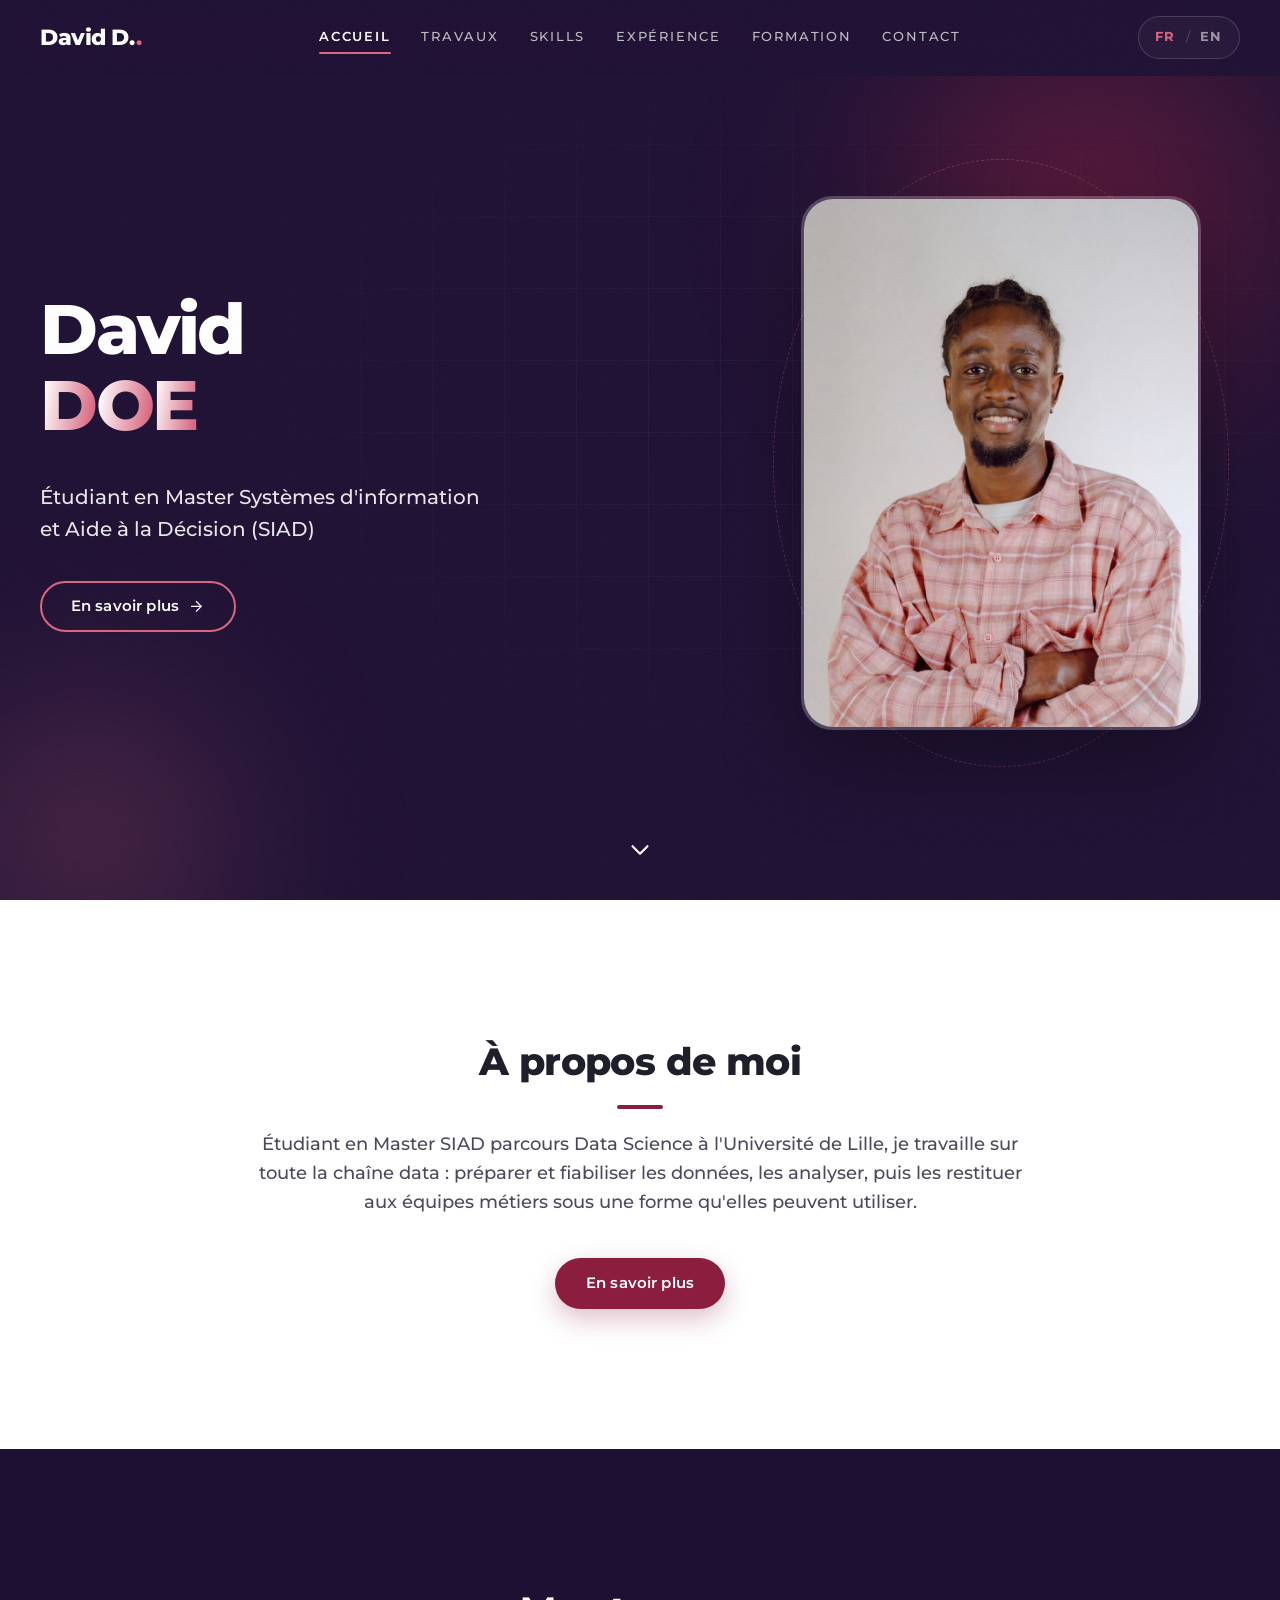
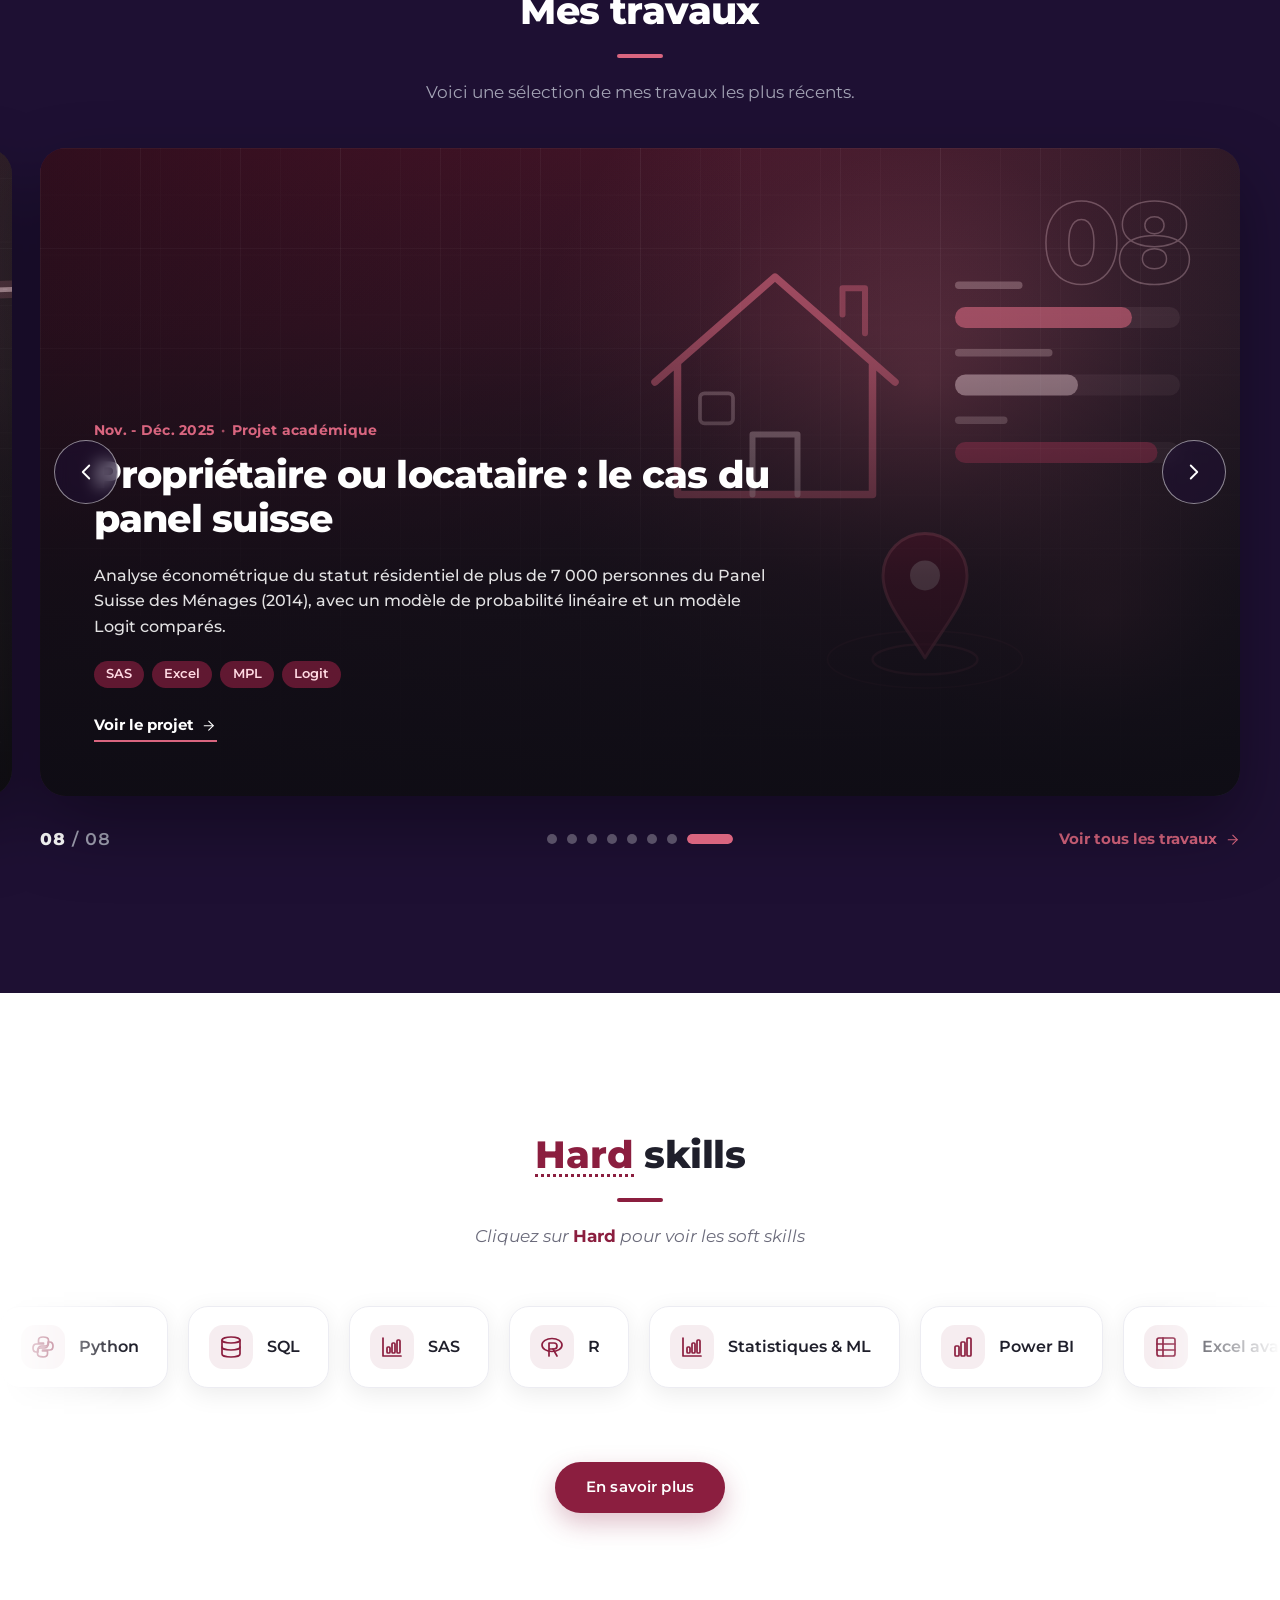
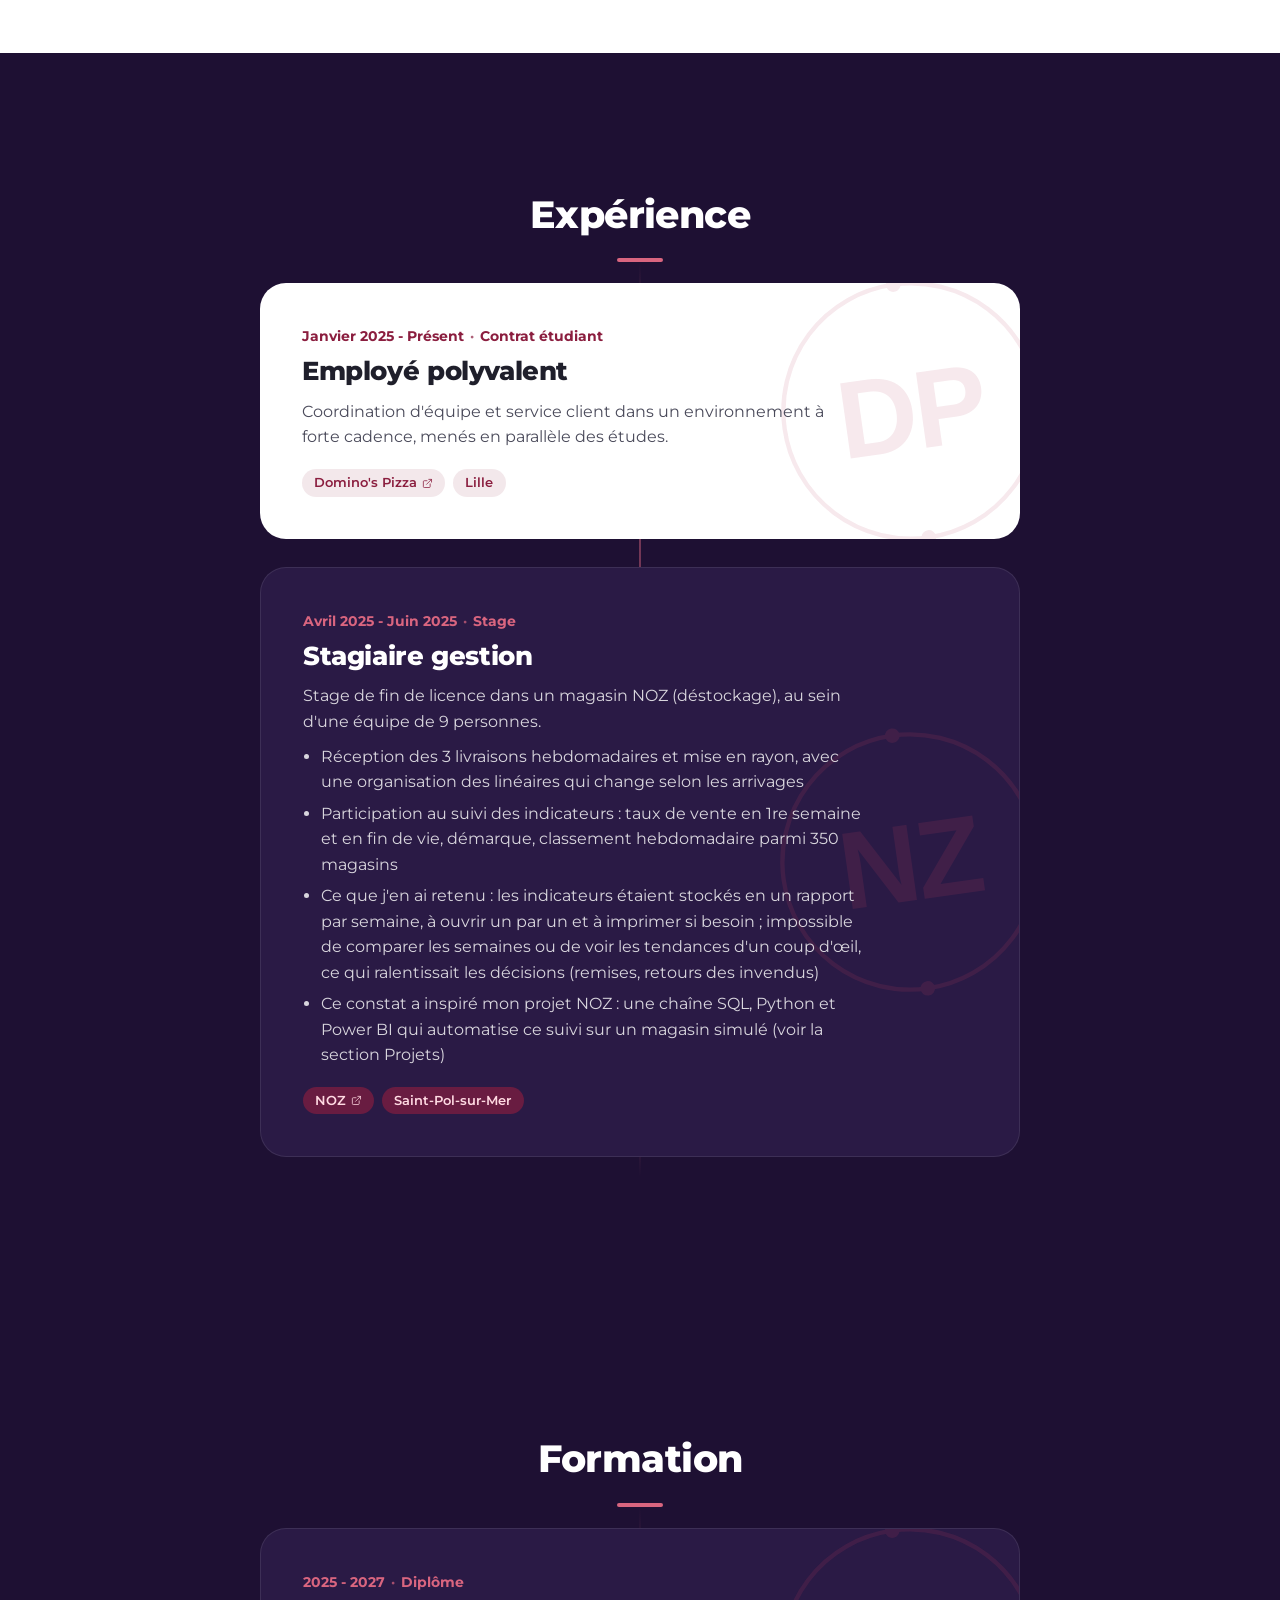
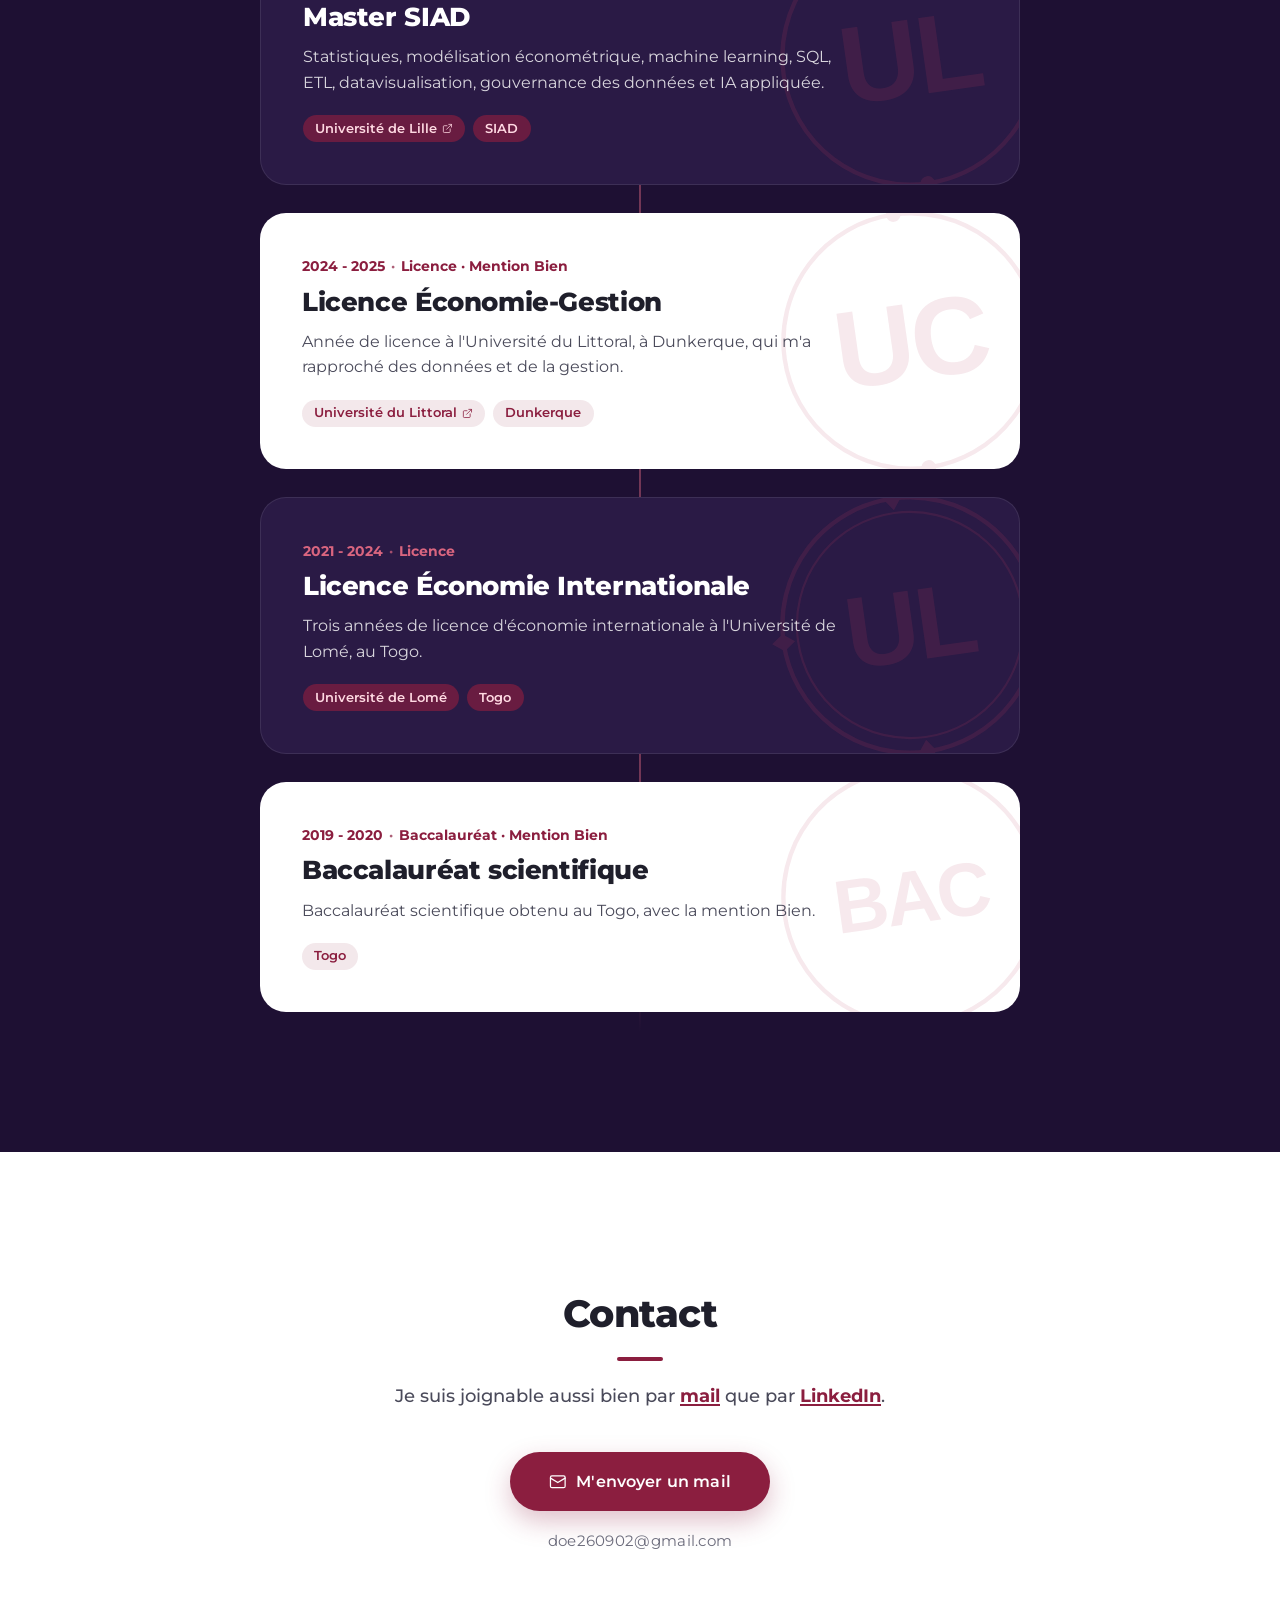
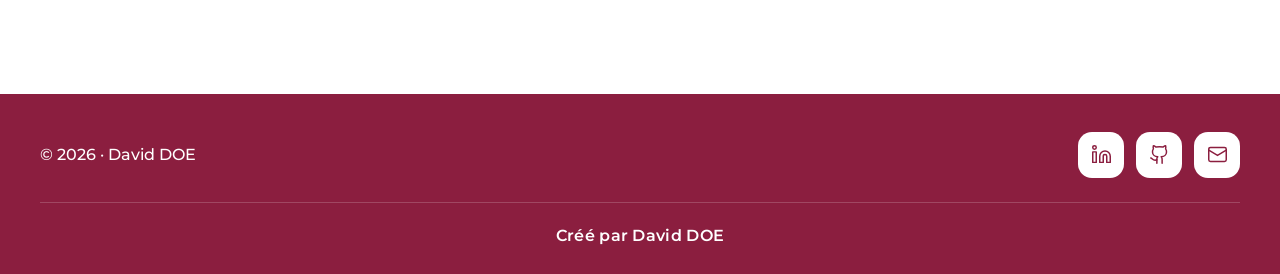
==== commit 9445ace2: "Mise à jour" ====
--- a/index.html
+++ b/index.html
@@ -5,7 +5,7 @@
   <meta name="viewport" content="width=device-width, initial-scale=1">
   <title>David DOE · Portfolio data</title>
   <meta name="description" content="Portfolio de David DOE, étudiant en Master SIAD à l&#39;Université de Lille : data analysis, BI et machine learning.">
-  <meta name="theme-color" content="#272733">
+  <meta name="theme-color" content="#1e1033">
   <meta property="og:type" content="website">
   <meta property="og:site_name" content="David DOE · Portfolio">
   <meta property="og:title" content="David DOE · Portfolio data">
@@ -17,7 +17,7 @@
   <link rel="preconnect" href="https://fonts.googleapis.com">
   <link rel="preconnect" href="https://fonts.gstatic.com" crossorigin>
   <link rel="stylesheet" href="https://fonts.googleapis.com/css2?family=Montserrat:ital,wght@0,400;0,500;0,600;0,700;0,800;1,400;1,500&display=swap">
-  <link rel="stylesheet" href="css/styles.css?v=4">
+  <link rel="stylesheet" href="css/styles.css?v=5">
 </head>
 <body data-page="home">
   <a class="skip-link" href="#main">Aller au contenu</a>
@@ -35,7 +35,7 @@
   <noscript><p style="padding:120px 24px;text-align:center">Ce site a besoin de JavaScript pour s'afficher. / This site needs JavaScript.</p></noscript>
 
   <!-- Contenu éditable, puis rendu et comportements -->
-  <script src="data/content.js?v=4"></script>
+  <script src="data/content.js?v=5"></script>
   <script src="data/content.en.js?v=4"></script>
   <script src="js/render.js?v=4"></script>
   <script src="js/main.js?v=4"></script>
--- a/css/styles.css
+++ b/css/styles.css
@@ -10,9 +10,9 @@
 
 /* 1. Design tokens --------------------------------------------------------- */
 :root {
-  --bg: #272733;             /* fond sombre principal, navbar, hero */
-  --bg-soft: #30303d;        /* cartes sur fond sombre */
-  --bg-deep: #1d1d27;        /* profondeur des dégradés */
+  --bg: #1e1033;             /* fond sombre principal, navbar, hero */
+  --bg-soft: #2a1a45;        /* cartes sur fond sombre */
+  --bg-deep: #120a22;        /* profondeur des dégradés */
   --white: #ffffff;
   --ink: #1f1f2b;            /* texte sur sections blanches */
   --muted: #6b6b7b;
@@ -297,7 +297,7 @@
   inset: 0 0 auto;
   z-index: 100;
   height: var(--nav-h);
-  background: rgba(39, 39, 51, .94);
+  background: rgba(30, 16, 51, .94);
   -webkit-backdrop-filter: blur(14px) saturate(1.2);
   backdrop-filter: blur(14px) saturate(1.2);
   border-bottom: 1px solid transparent;
@@ -419,8 +419,8 @@
 }
 .hero__bg { position: absolute; inset: 0; z-index: -1; pointer-events: none; }
 .hero__glow { position: absolute; border-radius: 50%; filter: blur(80px); }
-.hero__glow--1 { width: 46vw; height: 46vw; right: -8vw; top: -6vw; background: radial-gradient(circle, rgba(139, 30, 63, .55), transparent 65%); animation: drift 22s ease-in-out infinite alternate; }
-.hero__glow--2 { width: 34vw; height: 34vw; left: -10vw; bottom: -12vw; background: radial-gradient(circle, rgba(217, 101, 127, .2), transparent 65%); animation: drift 26s ease-in-out infinite alternate-reverse; }
+.hero__glow--1 { width: 46vw; height: 46vw; right: -8vw; top: -6vw; background: radial-gradient(circle, rgba(139, 30, 63, .72), transparent 65%); animation: drift 22s ease-in-out infinite alternate; }
+.hero__glow--2 { width: 34vw; height: 34vw; left: -10vw; bottom: -12vw; background: radial-gradient(circle, rgba(217, 101, 127, .32), transparent 65%); animation: drift 26s ease-in-out infinite alternate-reverse; }
 .hero__lines {
   position: absolute;
   inset: 0;
@@ -620,7 +620,7 @@
   margin-top: -32px;
   border-radius: 50%;
   border: 1.5px solid rgba(255, 255, 255, .5);
-  background: rgba(39, 39, 51, .55);
+  background: rgba(30, 16, 51, .55);
   -webkit-backdrop-filter: blur(8px);
   backdrop-filter: blur(8px);
   color: var(--white);
@@ -1146,7 +1146,7 @@
 /* ==========================================================================
    Démos interactives des pages projet (bloc « demo », js/demos.js)
    ========================================================================== */
-.demo { margin-block: 2.2em !important; padding: clamp(18px, 3vw, 28px); border-radius: var(--radius-lg); border: 1px solid var(--line); background: linear-gradient(160deg, rgba(139, 30, 63, .16), rgba(48, 48, 61, .9) 45%); box-shadow: var(--shadow-lift); }
+.demo { margin-block: 2.2em !important; padding: clamp(18px, 3vw, 28px); border-radius: var(--radius-lg); border: 1px solid var(--line); background: linear-gradient(160deg, rgba(139, 30, 63, .16), rgba(42, 26, 69, .9) 45%); box-shadow: var(--shadow-lift); }
 .demo__title { font-weight: 800; font-size: .78rem; letter-spacing: .14em; text-transform: uppercase; color: var(--accent-bright); }
 .demo__intro { margin-top: .5rem !important; font-size: .95rem !important; color: rgba(255, 255, 255, .78) !important; }
 .demo__body { margin-top: 1.2rem; }
@@ -1198,7 +1198,7 @@
 .demo__hit, .demo__hitarea { fill: transparent; }
 .demo__bar:hover .demo__lab, .demo__dotrow:hover .demo__lab { fill: var(--white); font-weight: 700; }
 .demo__bar:hover .demo__hit, .demo__dotrow:hover .demo__hit { fill: rgba(255, 255, 255, .04); }
-.demo__tip { position: absolute; z-index: 2; min-width: 200px; max-width: 280px; transform: translateX(12px); padding: 10px 12px; border-radius: 12px; background: #1d1d27; border: 1px solid rgba(255, 255, 255, .14); box-shadow: var(--shadow-lift); font-size: .82rem; line-height: 1.45; pointer-events: none; }
+.demo__tip { position: absolute; z-index: 2; min-width: 200px; max-width: 280px; transform: translateX(12px); padding: 10px 12px; border-radius: 12px; background: #120a22; border: 1px solid rgba(255, 255, 255, .14); box-shadow: var(--shadow-lift); font-size: .82rem; line-height: 1.45; pointer-events: none; }
 .demo__tip.is-left { transform: translateX(calc(-100% - 12px)); }
 .demo__tip strong { display: block; margin-bottom: 4px; color: var(--white); }
 .demo__tip span { display: flex; justify-content: space-between; gap: 12px; color: var(--muted-dark); }
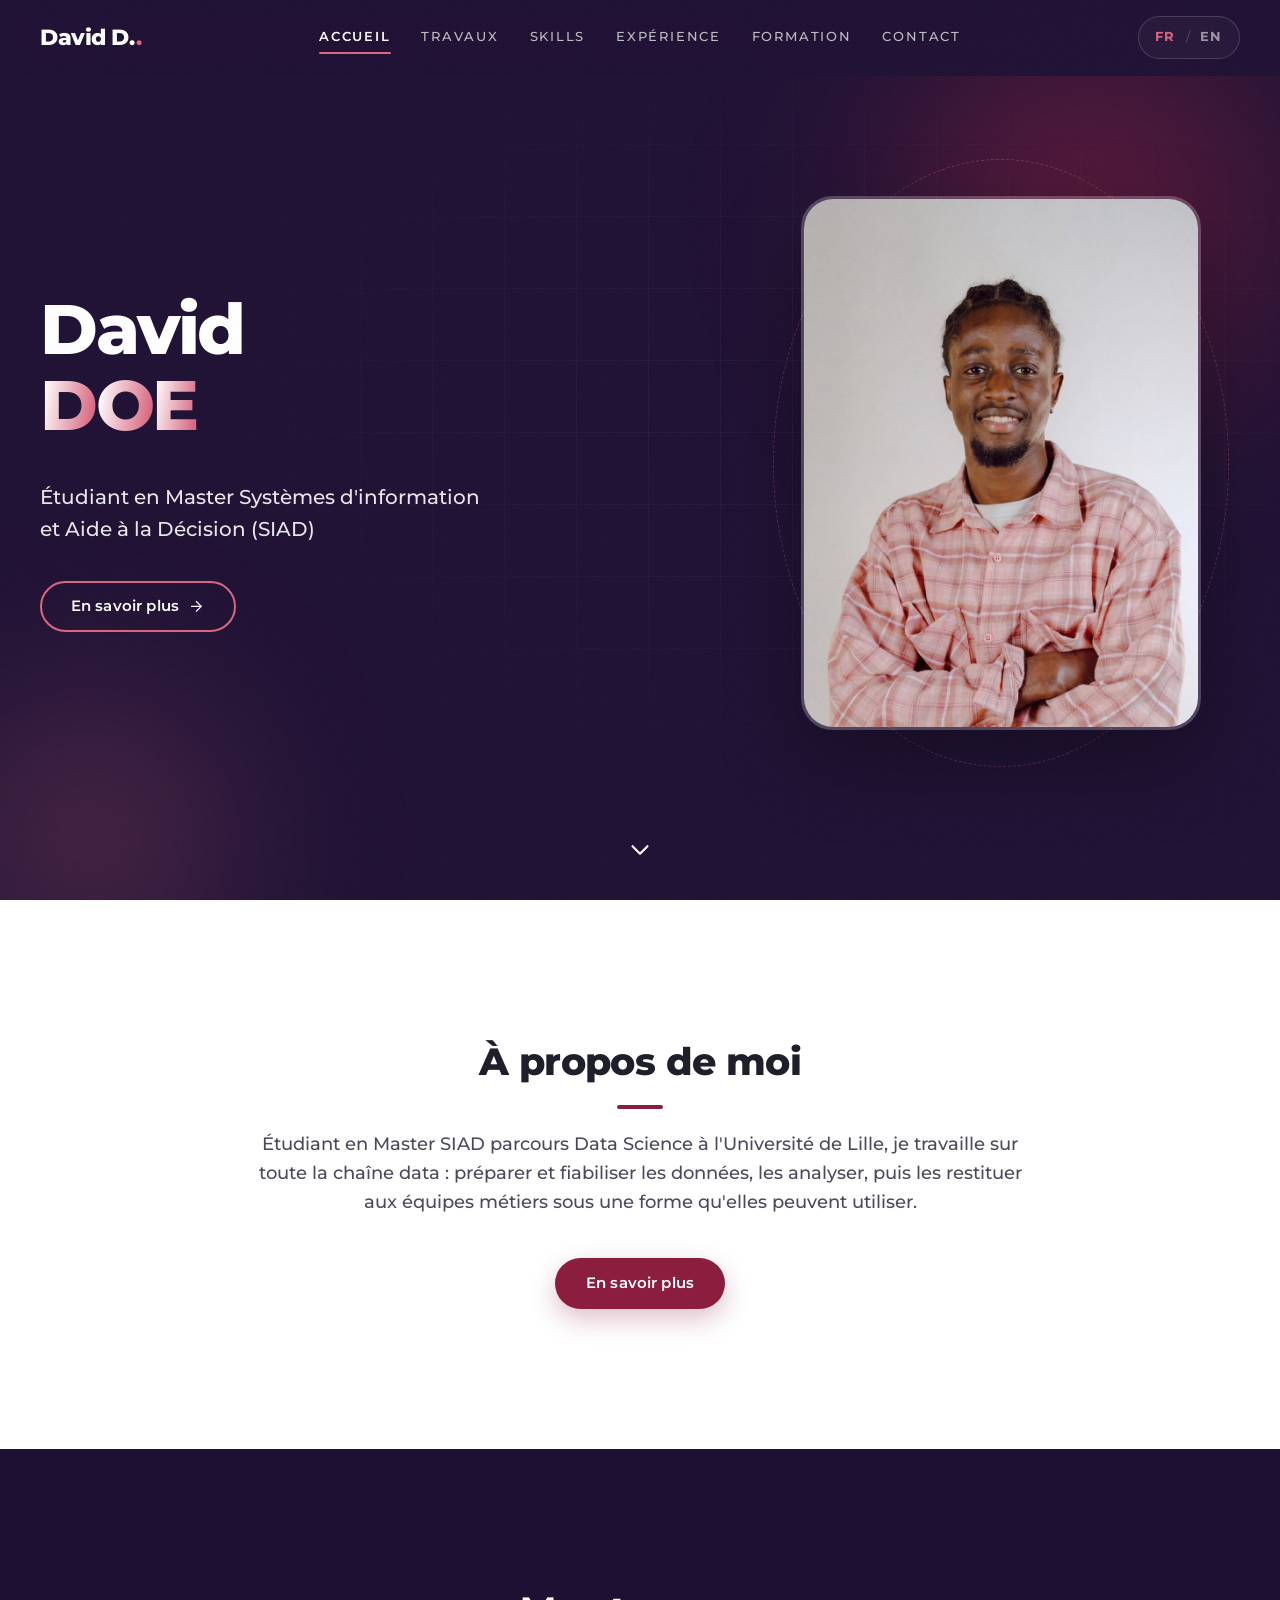
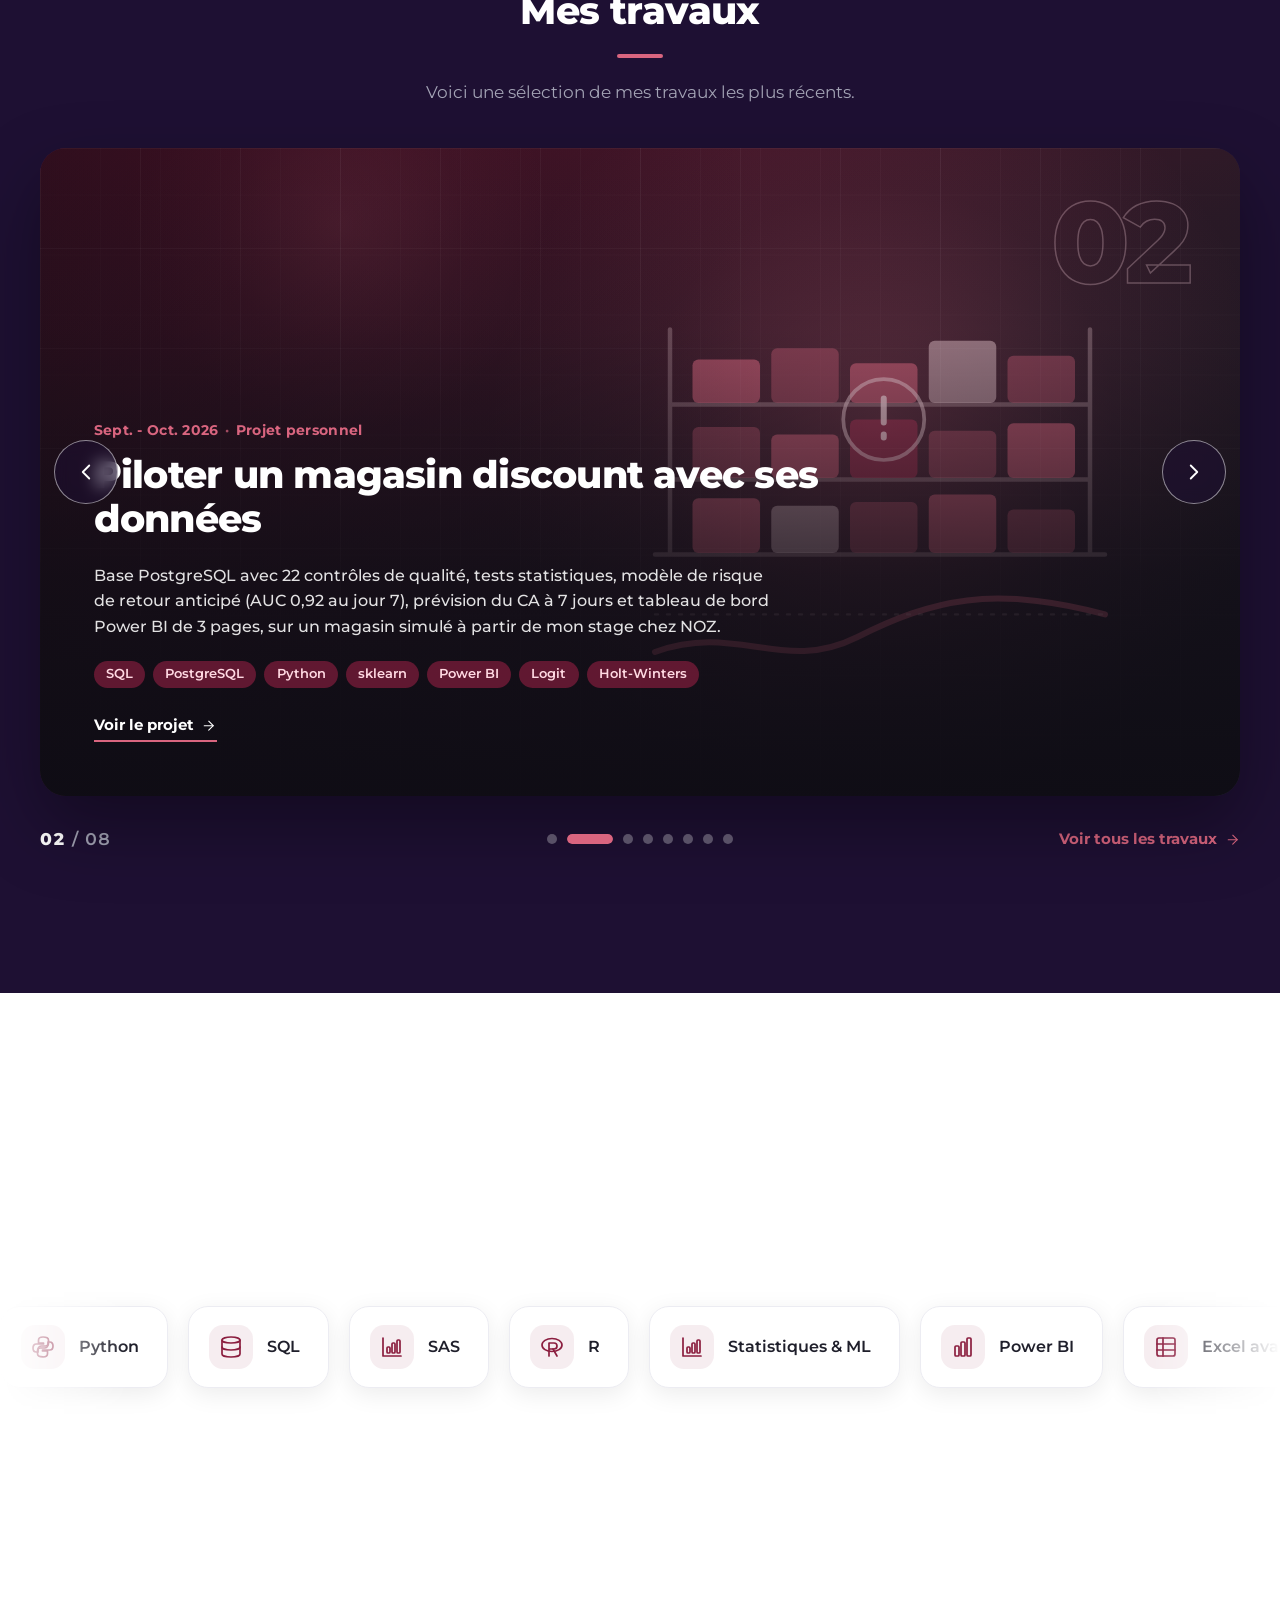
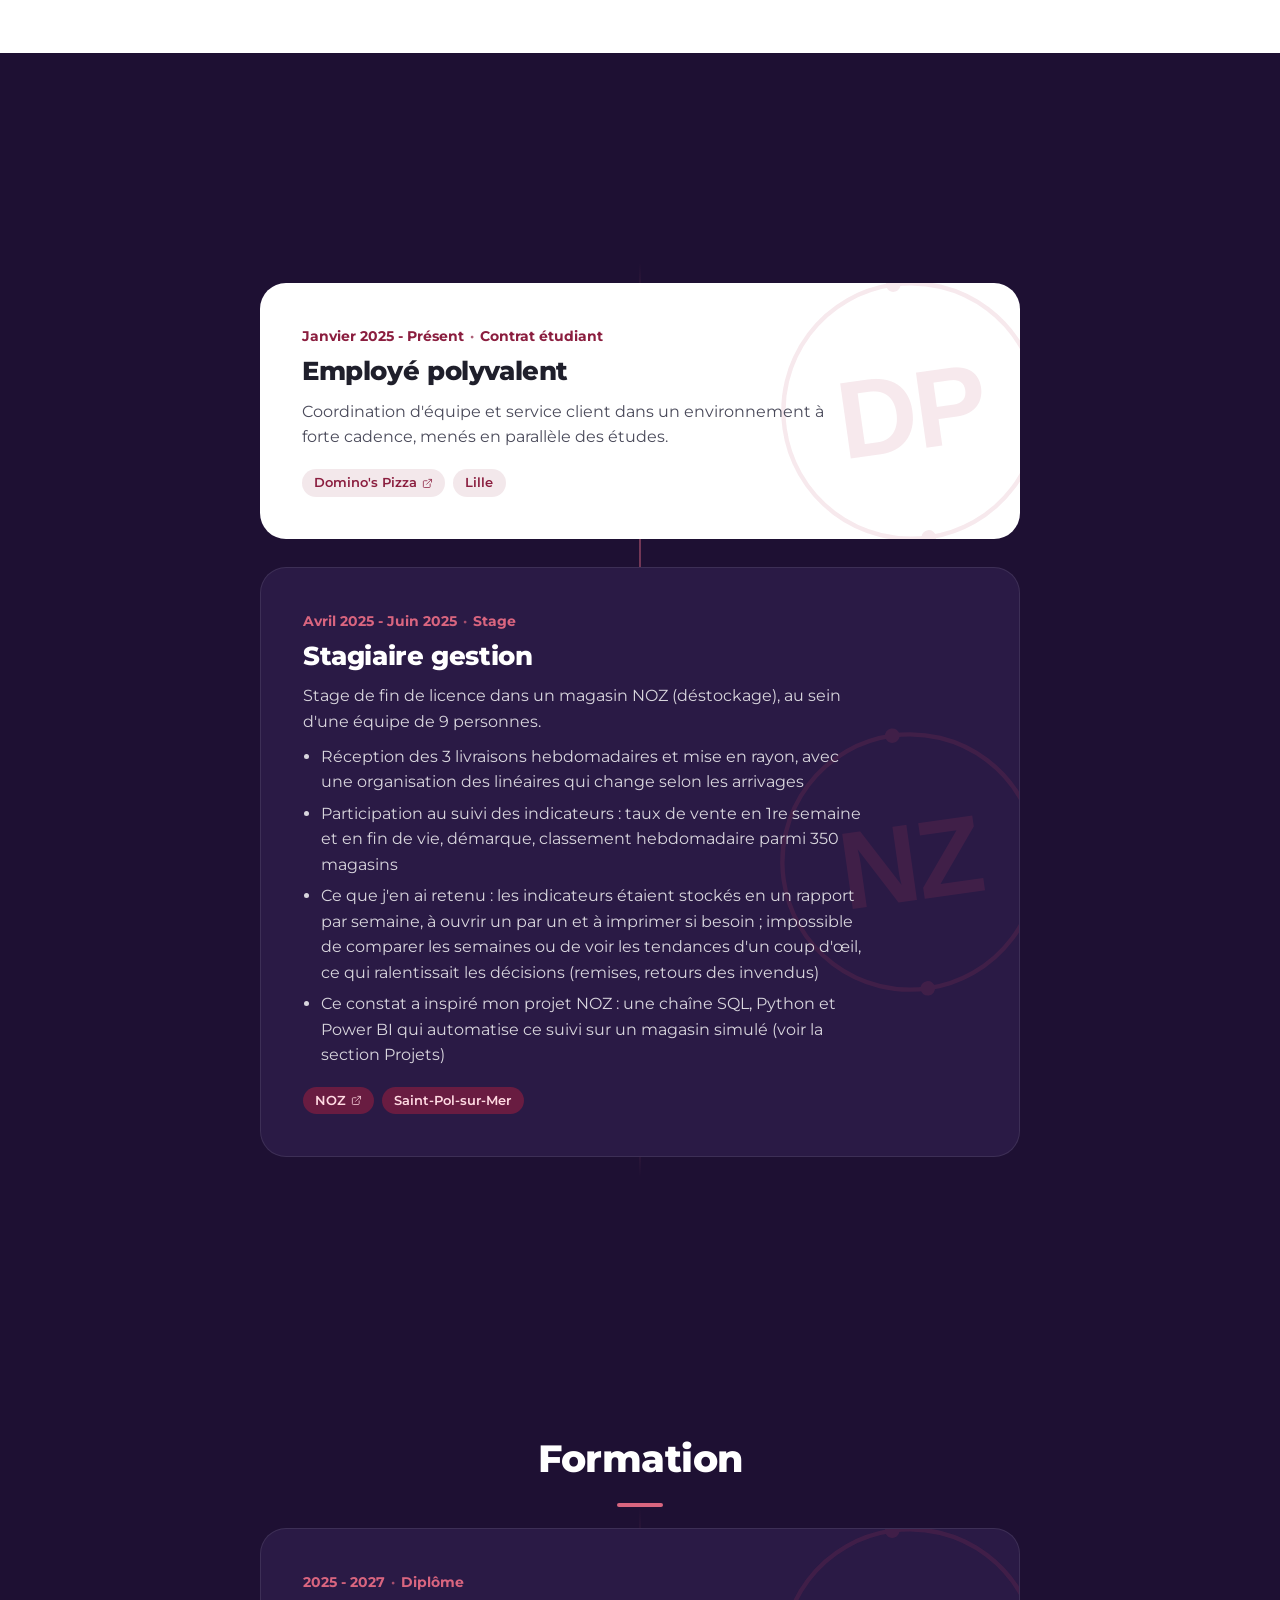
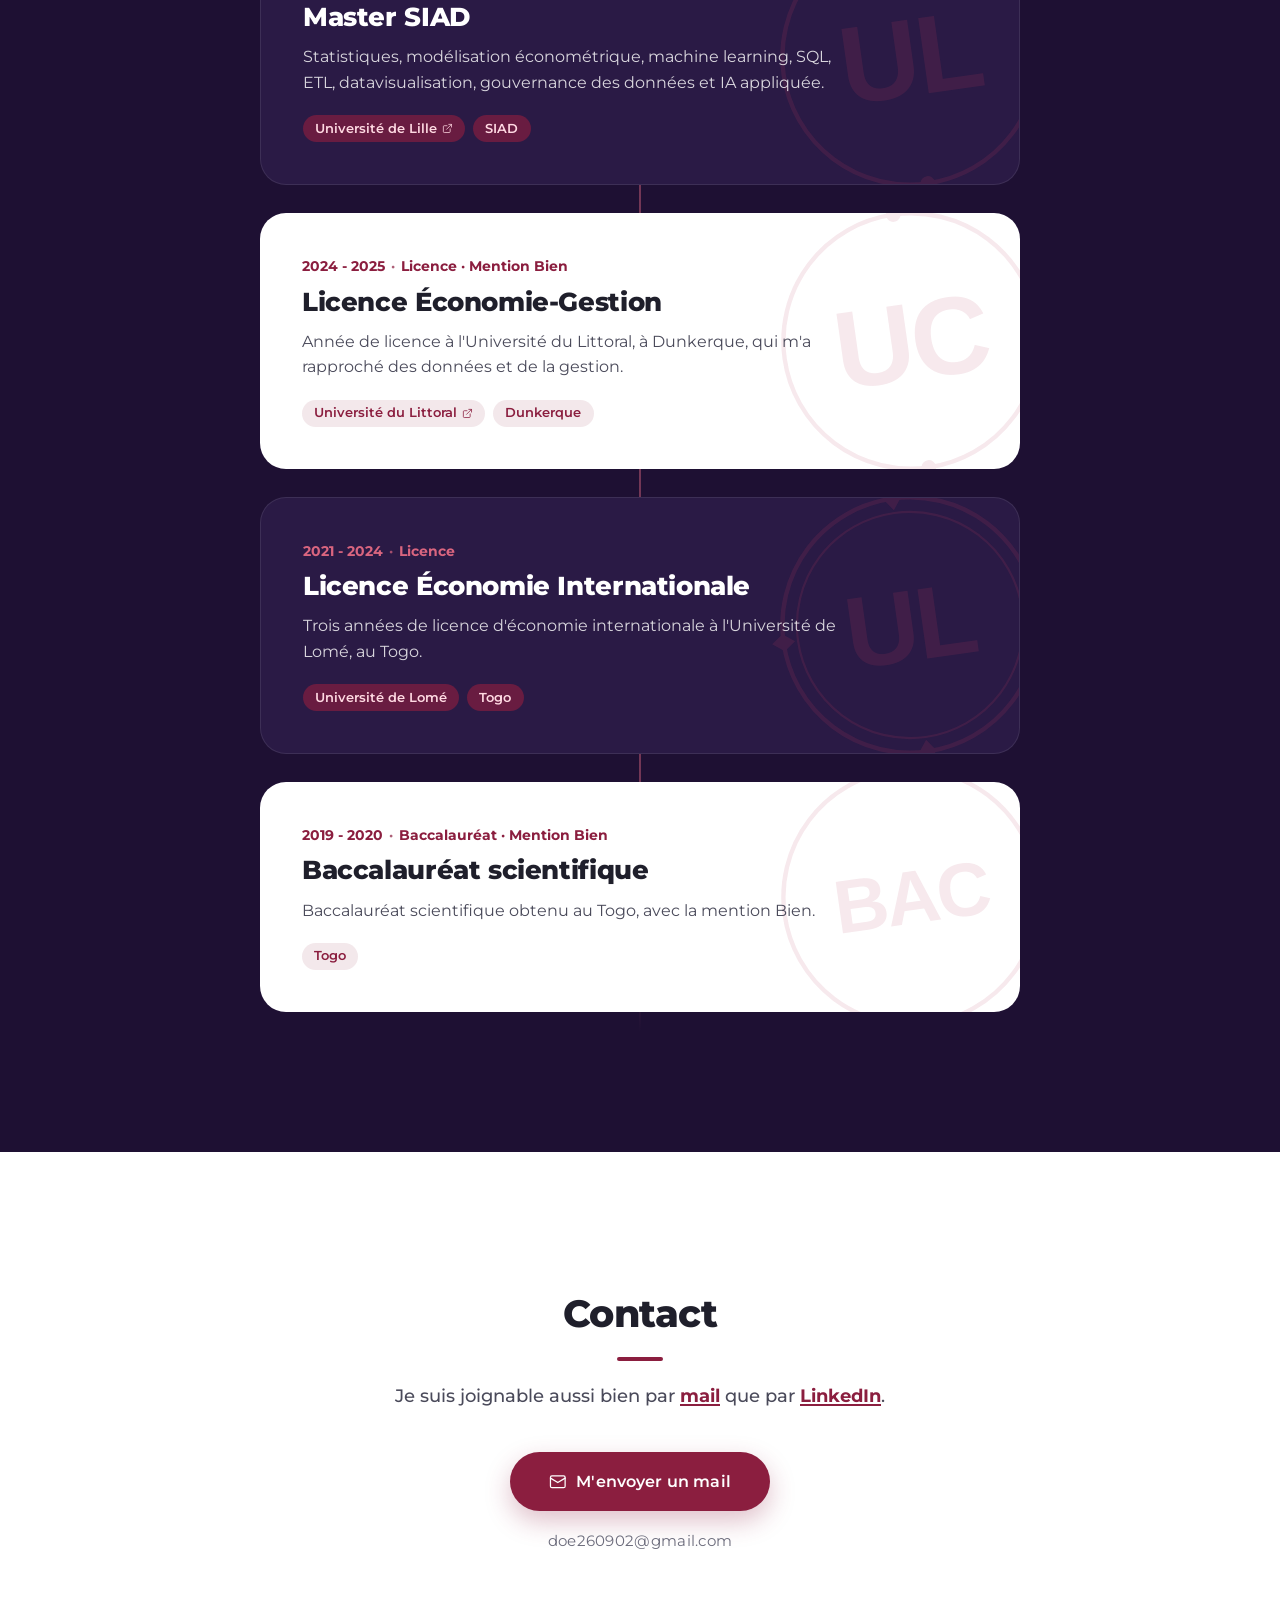
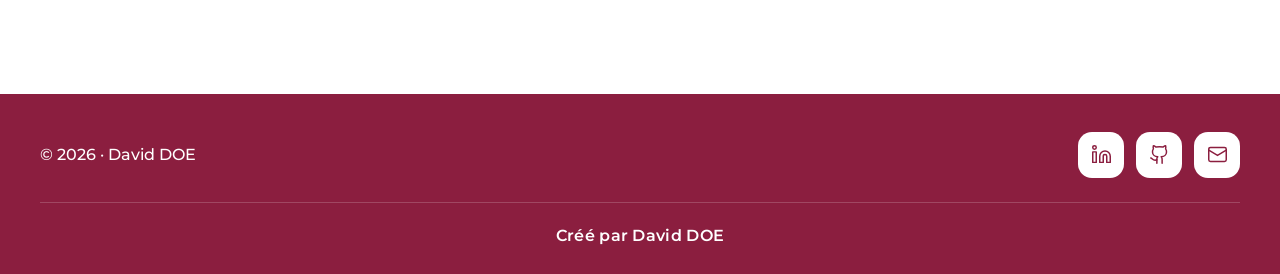
==== commit 4a9e8812: "Canadian grocery project: September 2026 data in the demos, monthly routine described as it runs" ====
--- a/index.html
+++ b/index.html
@@ -35,8 +35,8 @@
   <noscript><p style="padding:120px 24px;text-align:center">Ce site a besoin de JavaScript pour s'afficher. / This site needs JavaScript.</p></noscript>
 
   <!-- Contenu éditable, puis rendu et comportements -->
-  <script src="data/content.js?v=5"></script>
-  <script src="data/content.en.js?v=4"></script>
+  <script src="data/content.js?v=6"></script>
+  <script src="data/content.en.js?v=5"></script>
   <script src="js/render.js?v=4"></script>
   <script src="js/main.js?v=4"></script>
 </body>
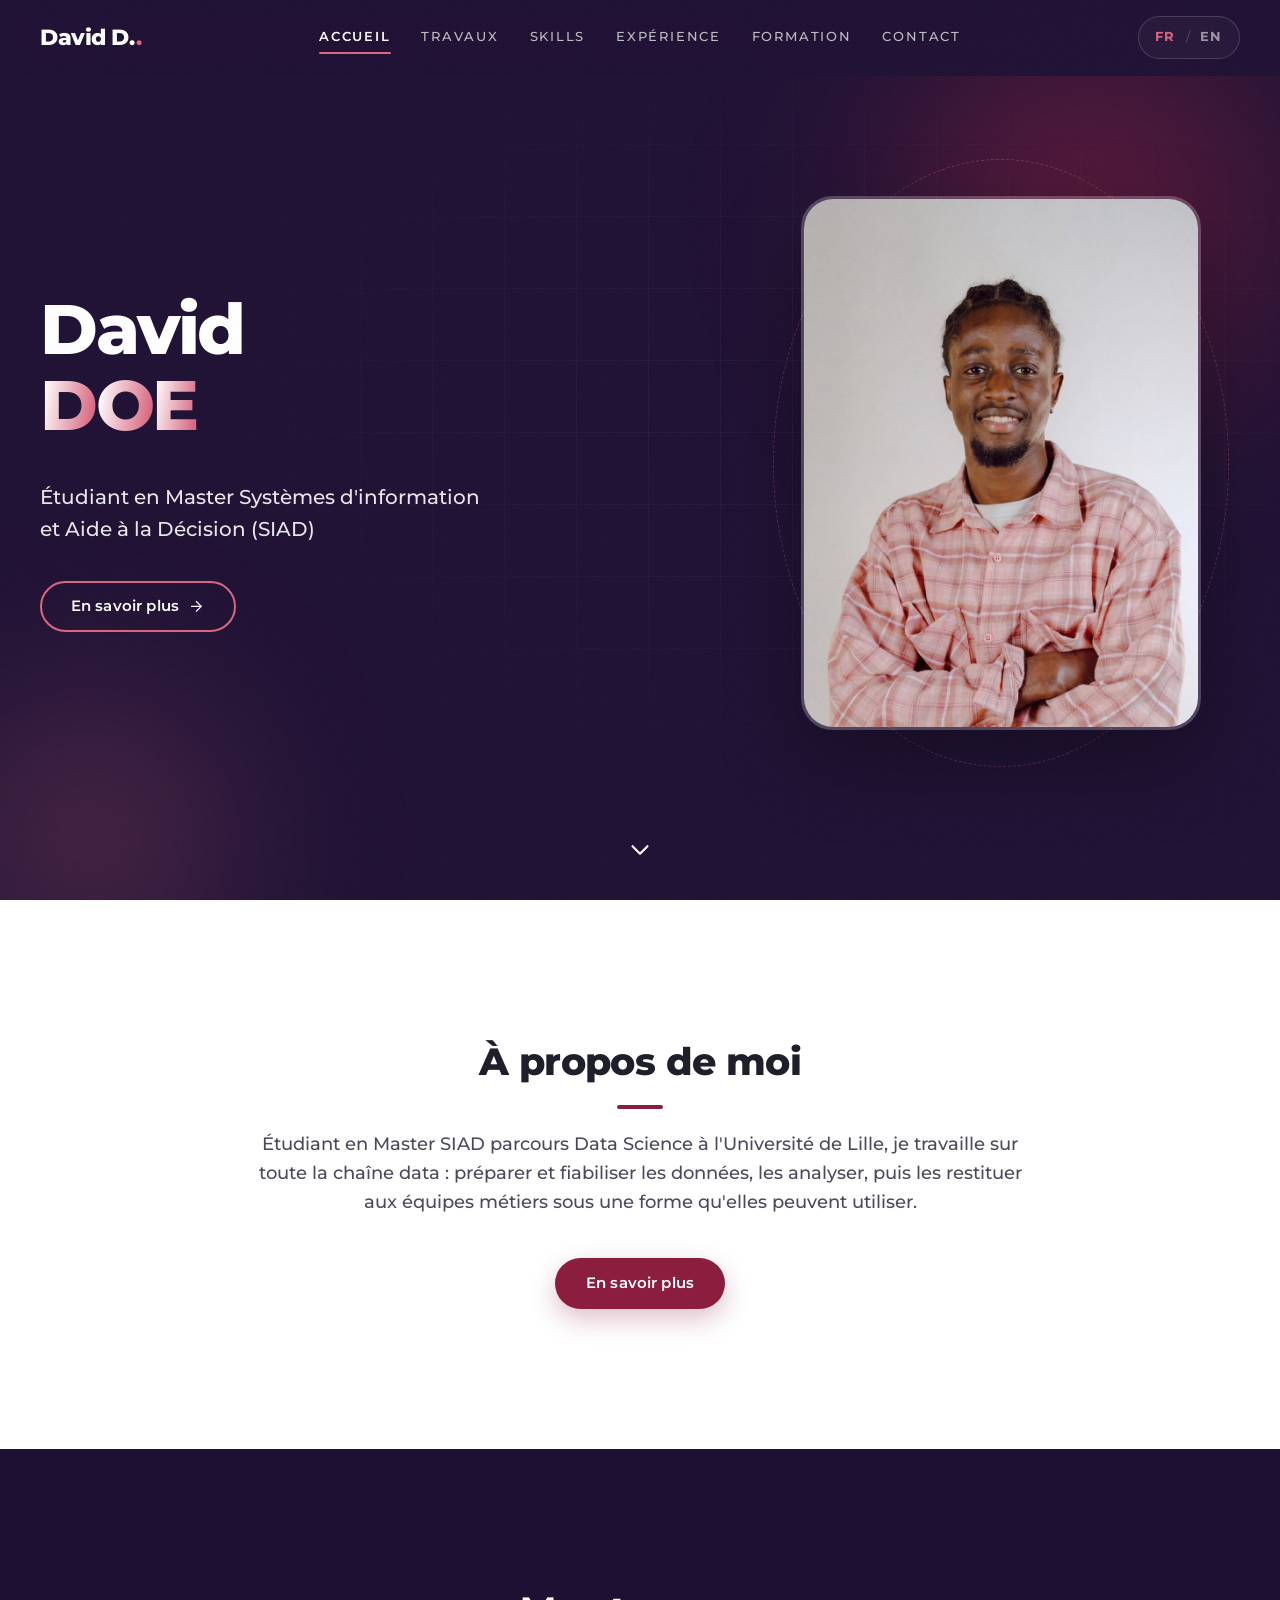
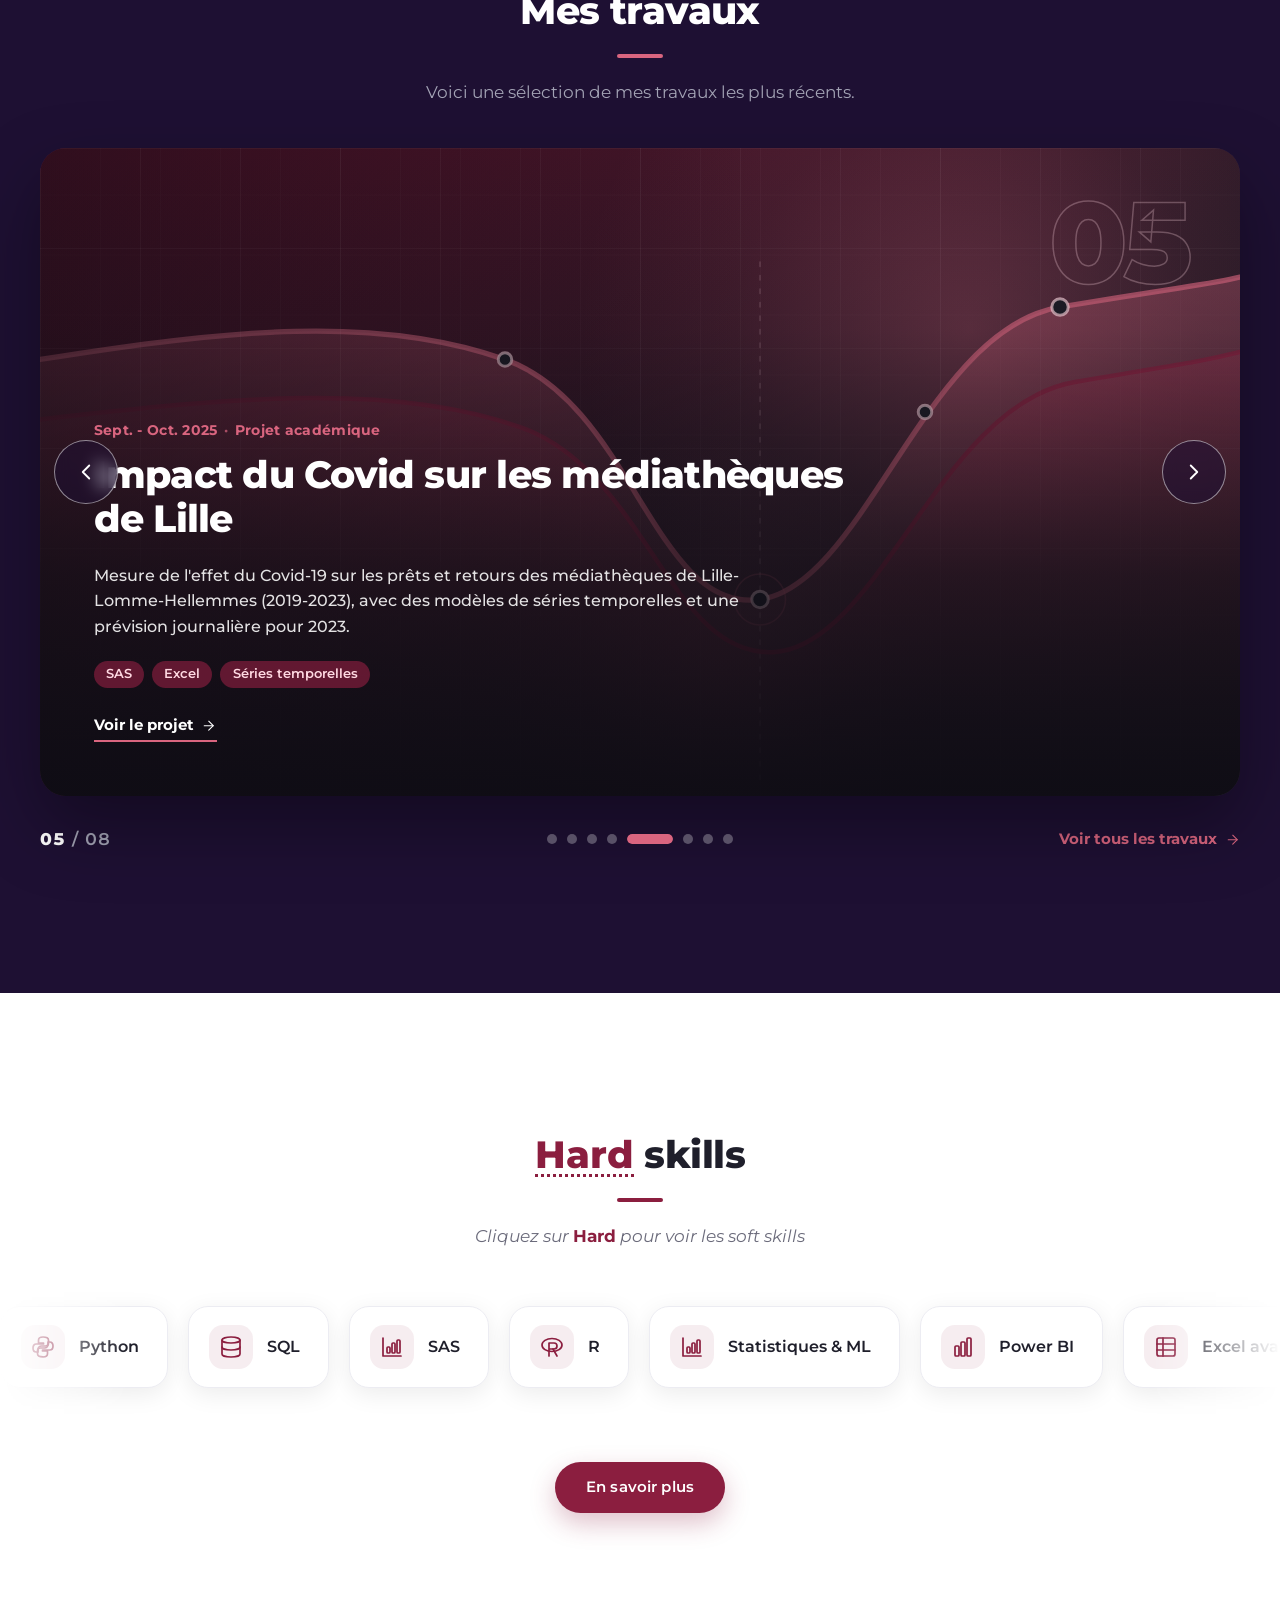
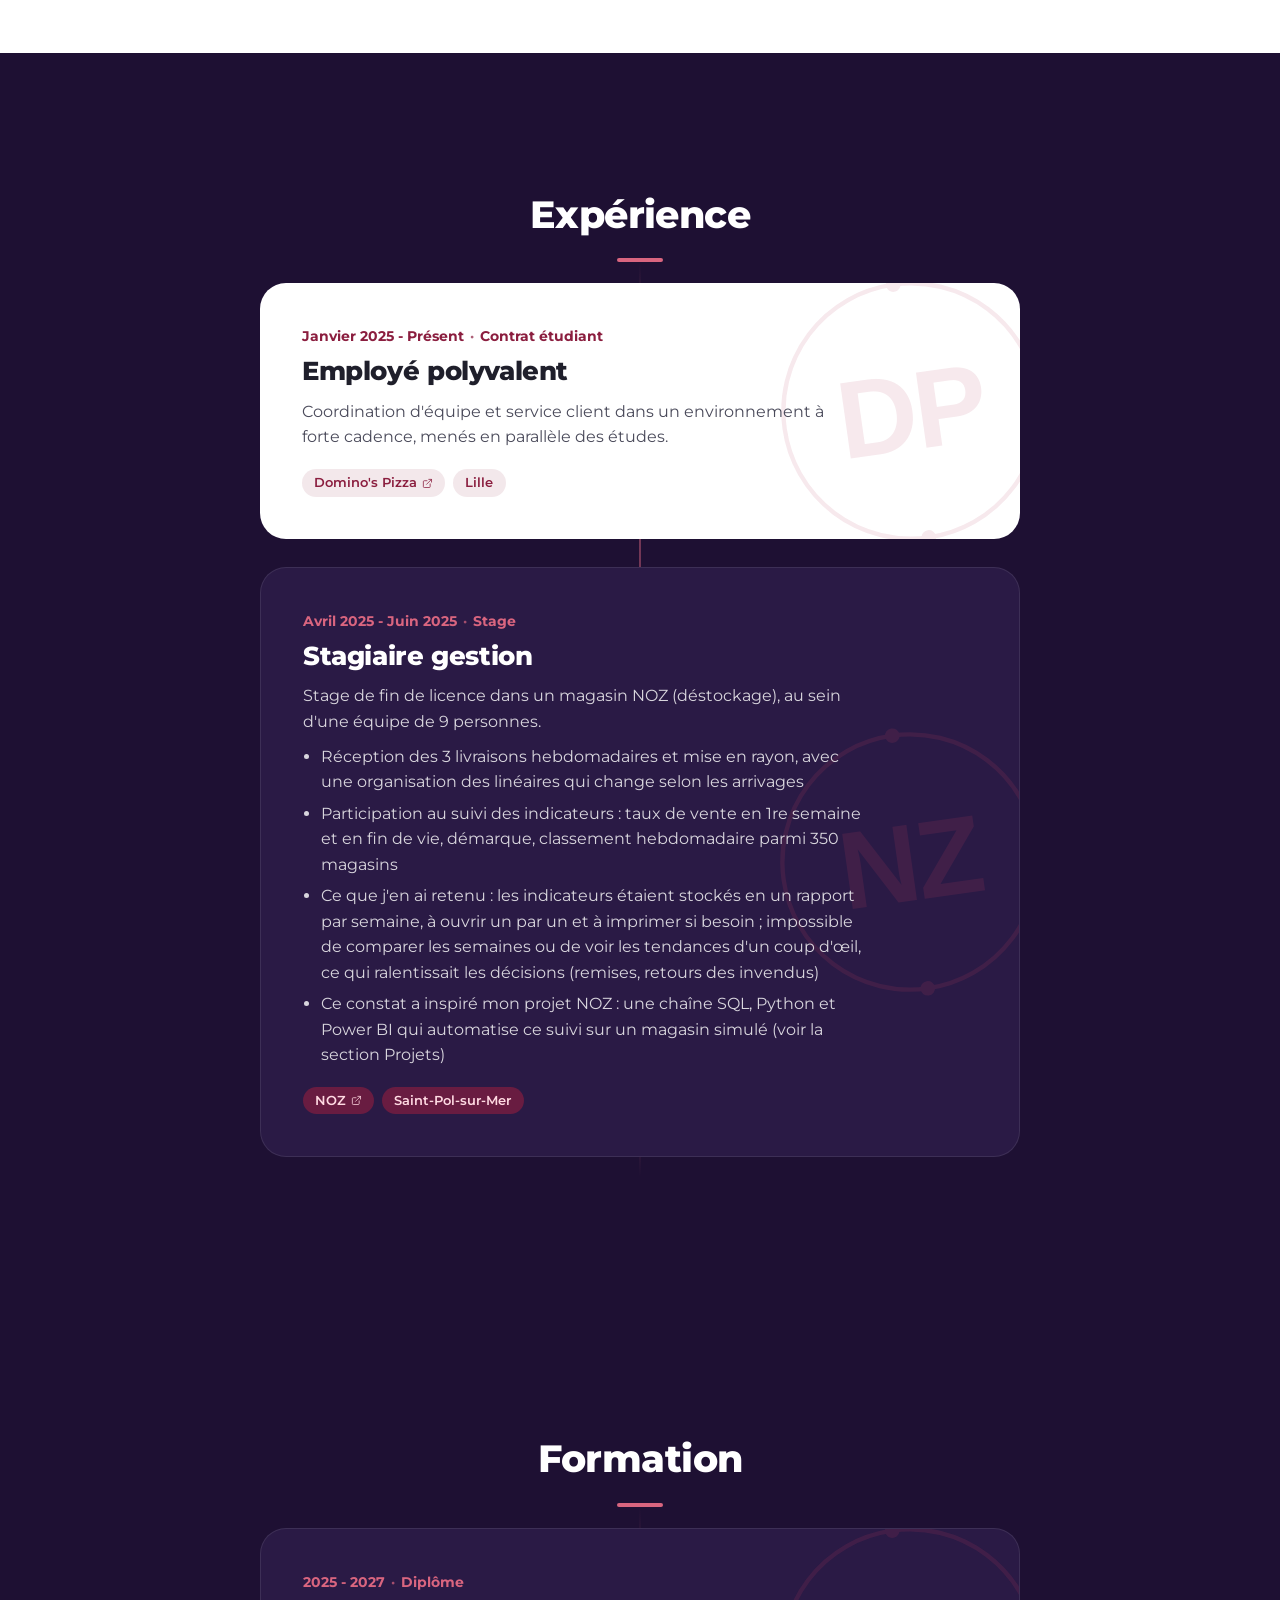
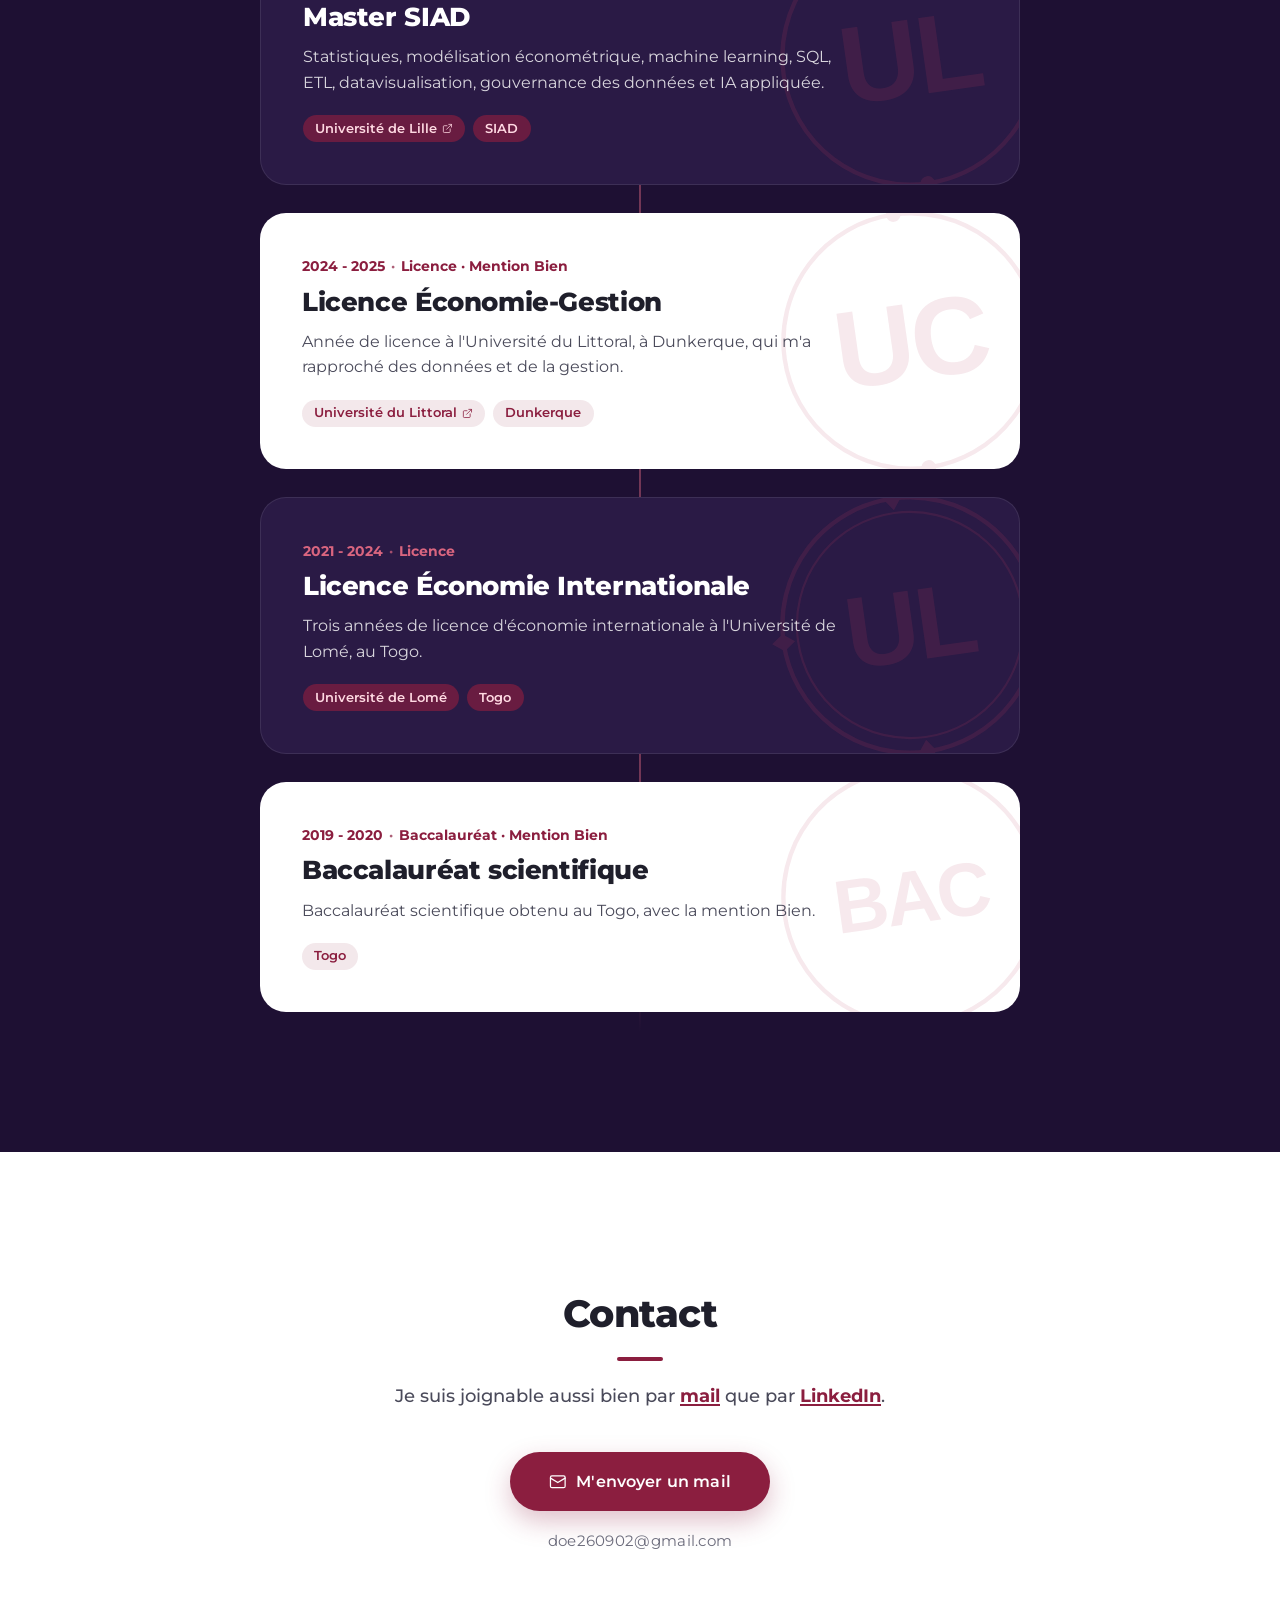
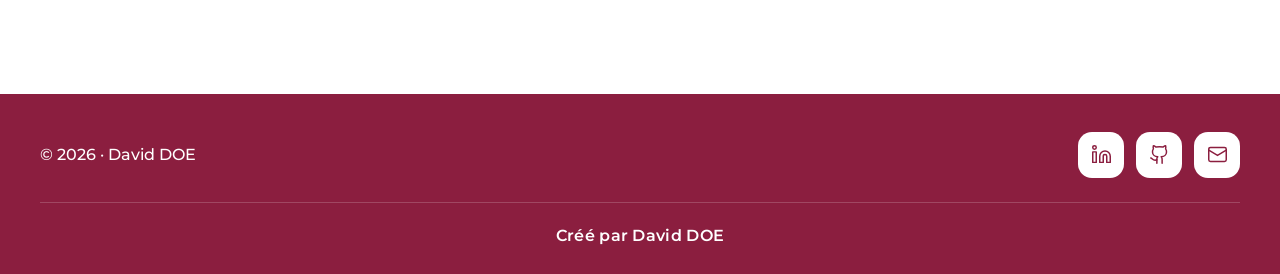
==== commit 3b5f1f66: "Canadian grocery project: clearer section on comparing prices with the pre-tariff forecast" ====
--- a/index.html
+++ b/index.html
@@ -35,8 +35,8 @@
   <noscript><p style="padding:120px 24px;text-align:center">Ce site a besoin de JavaScript pour s'afficher. / This site needs JavaScript.</p></noscript>
 
   <!-- Contenu éditable, puis rendu et comportements -->
-  <script src="data/content.js?v=6"></script>
-  <script src="data/content.en.js?v=5"></script>
+  <script src="data/content.js?v=7"></script>
+  <script src="data/content.en.js?v=6"></script>
   <script src="js/render.js?v=4"></script>
   <script src="js/main.js?v=4"></script>
 </body>
